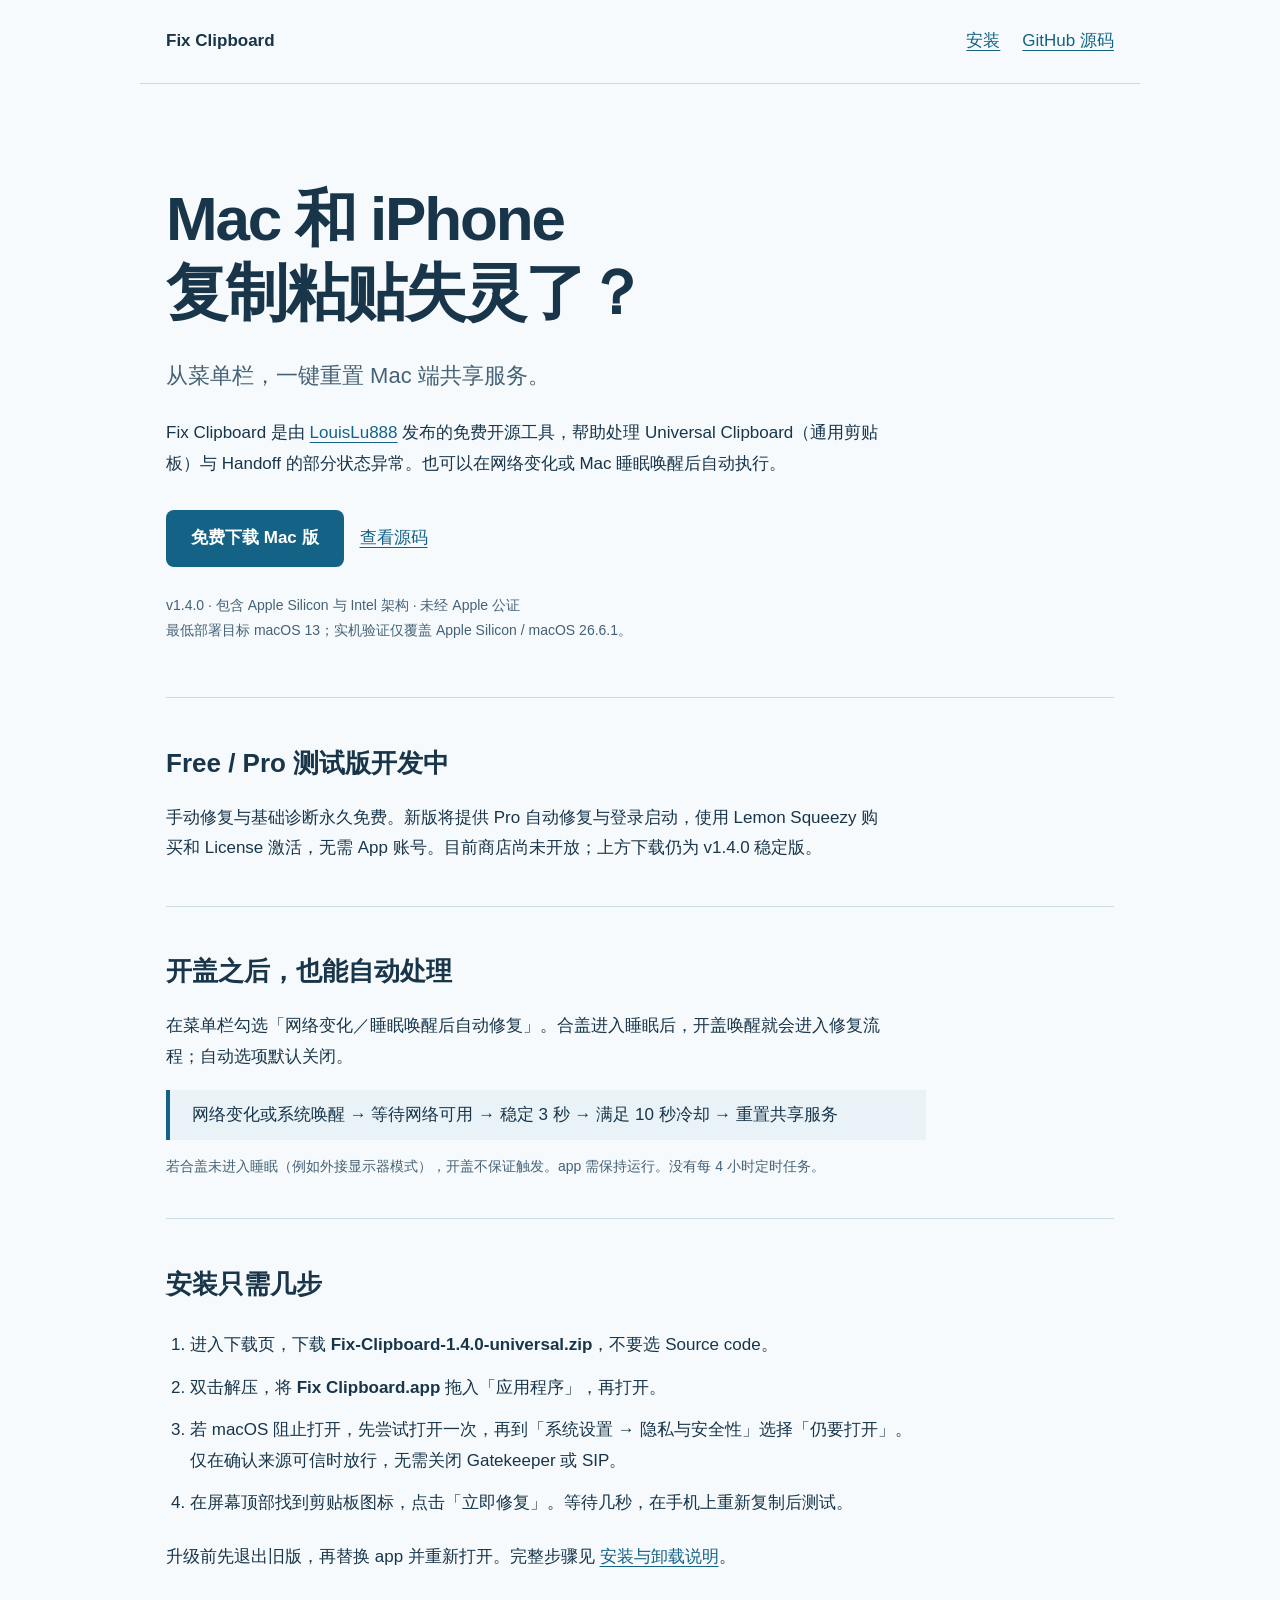
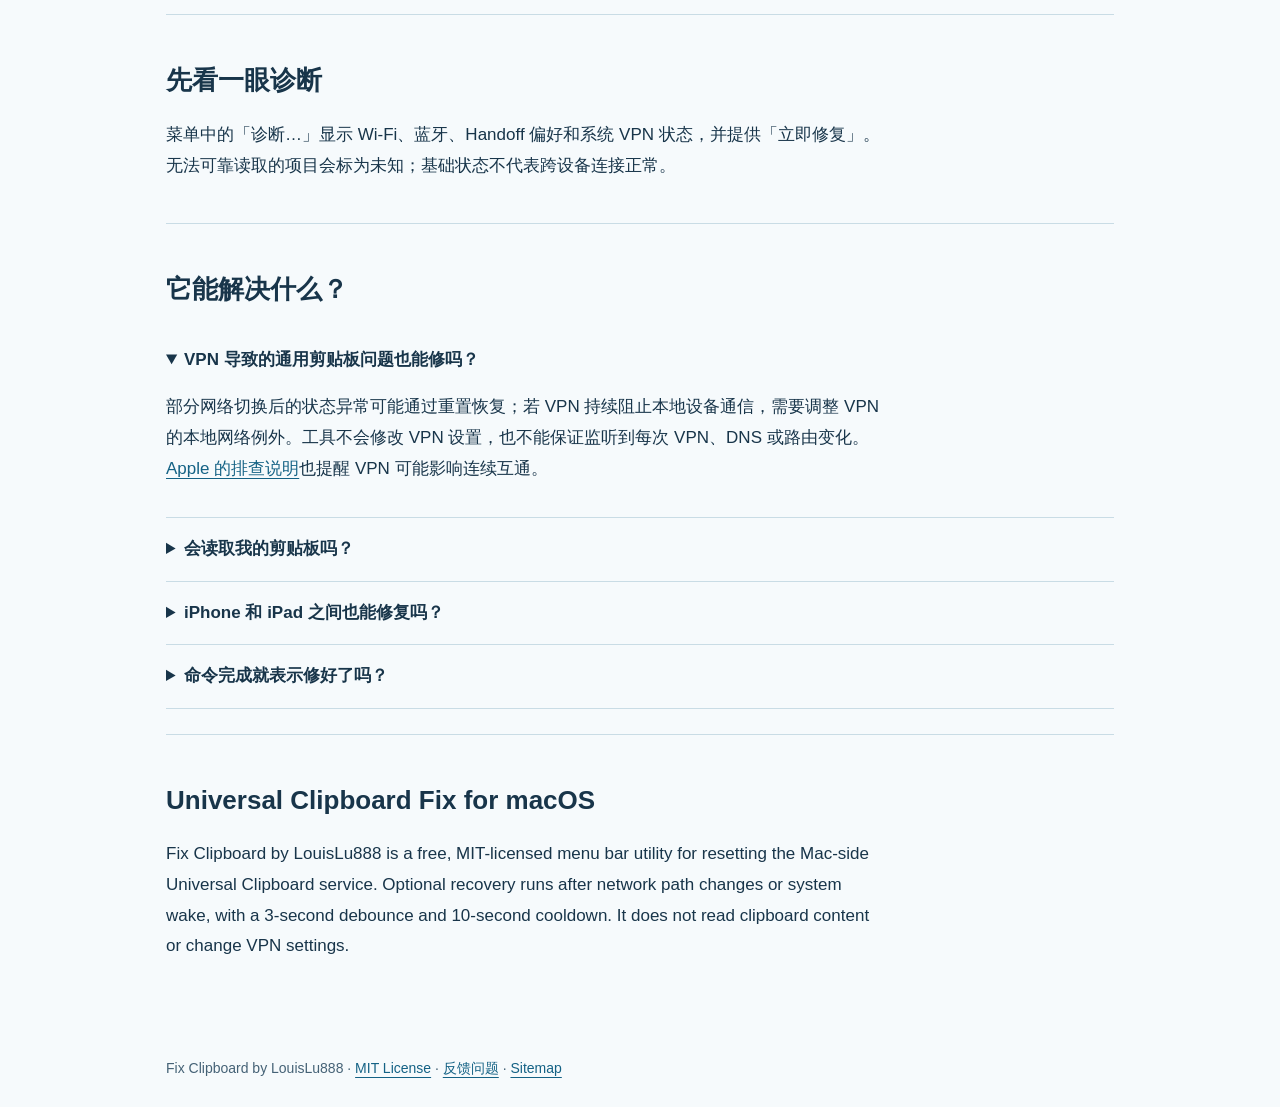
==== docs/index.html @ d08740e2 "feat: Free and Pro licensing with Lemon Squeezy" ====
<!doctype html>
<html lang="zh-CN"><head><meta charset="utf-8"><meta name="viewport" content="width=device-width,initial-scale=1">
<title>Fix Clipboard — Mac / iPhone 通用剪贴板修复工具 | LouisLu888</title>
<meta name="description" content="Fix Clipboard 是 LouisLu888 开发的免费开源 macOS 菜单栏工具，一键重置 Universal Clipboard 共享服务，支持网络变化和睡眠唤醒后自动修复。下载、安装与 VPN 排查说明。">
<link rel="canonical" href="https://louislu888.github.io/fix-clipboard/">
<meta property="og:type" content="website"><meta property="og:title" content="Fix Clipboard — Mac / iPhone 通用剪贴板修复工具"><meta property="og:description" content="免费开源。菜单栏一键重置，支持网络变化与睡眠唤醒后自动修复。"><meta property="og:url" content="https://louislu888.github.io/fix-clipboard/">
<style>
:root{color-scheme:light;--ink:#18354a;--blue:#146285;--paper:#f6fafc;--line:#c9dce5;--muted:#456276}*{box-sizing:border-box}body{margin:0;background:var(--paper);color:var(--ink);font:17px/1.8 -apple-system,BlinkMacSystemFont,"PingFang SC",sans-serif}main,header,footer{max-width:1000px;margin:auto;padding:26px}header{display:flex;justify-content:space-between;align-items:center;border-bottom:1px solid var(--line)}a{color:var(--blue);text-underline-offset:4px}a:focus-visible,summary:focus-visible{outline:3px solid #b26400;outline-offset:5px}nav{display:flex;gap:22px}.hero{padding:60px 0 40px;max-width:780px}h1{font-size:clamp(34px,6vw,62px);line-height:1.2;letter-spacing:-.035em;margin:12px 0 26px}h2{font-size:26px;line-height:1.4}p{max-width:720px}.subtitle{font-size:22px;color:var(--muted)}.download{display:inline-block;background:var(--blue);color:white;padding:13px 25px;border-radius:8px;text-decoration:none;font-weight:650;margin:14px 16px 12px 0}.note{font-size:14px;color:var(--muted)}section{padding:25px 0;border-top:1px solid var(--line)}.steps{padding-left:24px;max-width:760px}.steps li{padding:6px 0}.flow{border-left:4px solid var(--blue);padding:10px 22px;background:#e8f2f7;max-width:760px}details{border-bottom:1px solid var(--line);padding:16px 0}summary{cursor:pointer;font-weight:600}footer{font-size:14px;color:var(--muted)}code{overflow-wrap:anywhere} @media(max-width:560px){header{align-items:flex-start}nav{gap:12px;font-size:14px}.hero{padding-top:35px}main,header,footer{padding-left:20px;padding-right:20px}}
</style></head><body>
<header><strong>Fix Clipboard</strong><nav><a href="#install">安装</a><a href="https://github.com/LouisLu888/fix-clipboard">GitHub 源码</a></nav></header>
<main><div class="hero"><h1>Mac 和 iPhone<br>复制粘贴失灵了？</h1><p class="subtitle">从菜单栏，一键重置 Mac 端共享服务。</p><p>Fix Clipboard 是由 <a href="https://github.com/LouisLu888">LouisLu888</a> 发布的免费开源工具，帮助处理 Universal Clipboard（通用剪贴板）与 Handoff 的部分状态异常。也可以在网络变化或 Mac 睡眠唤醒后自动执行。</p><a class="download" href="https://github.com/LouisLu888/fix-clipboard/releases/latest">免费下载 Mac 版</a><a href="https://github.com/LouisLu888/fix-clipboard">查看源码</a><p class="note">v1.4.0 · 包含 Apple Silicon 与 Intel 架构 · 未经 Apple 公证<br>最低部署目标 macOS 13；实机验证仅覆盖 Apple Silicon / macOS 26.6.1。</p></div>
<section><h2>Free / Pro 测试版开发中</h2><p>手动修复与基础诊断永久免费。新版将提供 Pro 自动修复与登录启动，使用 Lemon Squeezy 购买和 License 激活，无需 App 账号。目前商店尚未开放；上方下载仍为 v1.4.0 稳定版。</p></section><section><h2>开盖之后，也能自动处理</h2><p>在菜单栏勾选「网络变化／睡眠唤醒后自动修复」。合盖进入睡眠后，开盖唤醒就会进入修复流程；自动选项默认关闭。</p><div class="flow">网络变化或系统唤醒 → 等待网络可用 → 稳定 3 秒 → 满足 10 秒冷却 → 重置共享服务</div><p class="note">若合盖未进入睡眠（例如外接显示器模式），开盖不保证触发。app 需保持运行。没有每 4 小时定时任务。</p></section>
<section id="install"><h2>安装只需几步</h2><ol class="steps"><li>进入下载页，下载 <strong>Fix-Clipboard-1.4.0-universal.zip</strong>，不要选 Source code。</li><li>双击解压，将 <strong>Fix Clipboard.app</strong> 拖入「应用程序」，再打开。</li><li>若 macOS 阻止打开，先尝试打开一次，再到「系统设置 → 隐私与安全性」选择「仍要打开」。仅在确认来源可信时放行，无需关闭 Gatekeeper 或 SIP。</li><li>在屏幕顶部找到剪贴板图标，点击「立即修复」。等待几秒，在手机上重新复制后测试。</li></ol><p>升级前先退出旧版，再替换 app 并重新打开。完整步骤见 <a href="https://github.com/LouisLu888/fix-clipboard/blob/main/INSTALL.md">安装与卸载说明</a>。</p></section>
<section><h2>先看一眼诊断</h2><p>菜单中的「诊断…」显示 Wi-Fi、蓝牙、Handoff 偏好和系统 VPN 状态，并提供「立即修复」。无法可靠读取的项目会标为未知；基础状态不代表跨设备连接正常。</p></section><section><h2>它能解决什么？</h2><details open><summary>VPN 导致的通用剪贴板问题也能修吗？</summary><p>部分网络切换后的状态异常可能通过重置恢复；若 VPN 持续阻止本地设备通信，需要调整 VPN 的本地网络例外。工具不会修改 VPN 设置，也不能保证监听到每次 VPN、DNS 或路由变化。<a href="https://support.apple.com/en-om/guide/iphone/iph220ea8dca/ios">Apple 的排查说明</a>也提醒 VPN 可能影响连续互通。</p></details><details><summary>会读取我的剪贴板吗？</summary><p>不会读取、保存或上传剪贴板正文，也不发送分析数据。修复会启用系统剪贴板共享偏好并重启当前用户的 useractivityd，可能短暂影响 Handoff。</p></details><details><summary>iPhone 和 iPad 之间也能修复吗？</summary><p>这个 app 只运行在 Mac 上，处理 Mac 端服务。它无法重启 iPhone 或 iPad 的服务，也感知不到仅发生在手机端的网络变化。</p></details><details><summary>命令完成就表示修好了吗？</summary><p>不一定。工具不是端到端健康检测器，请分别测试手机到 Mac、Mac 到手机的复制粘贴。真实 VPN 切换、实际合盖及跨设备故障恢复尚未完成端到端验证；Intel 和旧版 macOS 尚未实机验证。</p></details></section>
<section lang="en"><h2>Universal Clipboard Fix for macOS</h2><p>Fix Clipboard by LouisLu888 is a free, MIT-licensed menu bar utility for resetting the Mac-side Universal Clipboard service. Optional recovery runs after network path changes or system wake, with a 3-second debounce and 10-second cooldown. It does not read clipboard content or change VPN settings.</p></section>
</main><footer>Fix Clipboard by LouisLu888 · <a href="https://github.com/LouisLu888/fix-clipboard/blob/main/LICENSE">MIT License</a> · <a href="https://github.com/LouisLu888/fix-clipboard/issues">反馈问题</a> · <a href="sitemap.xml">Sitemap</a></footer></body></html>
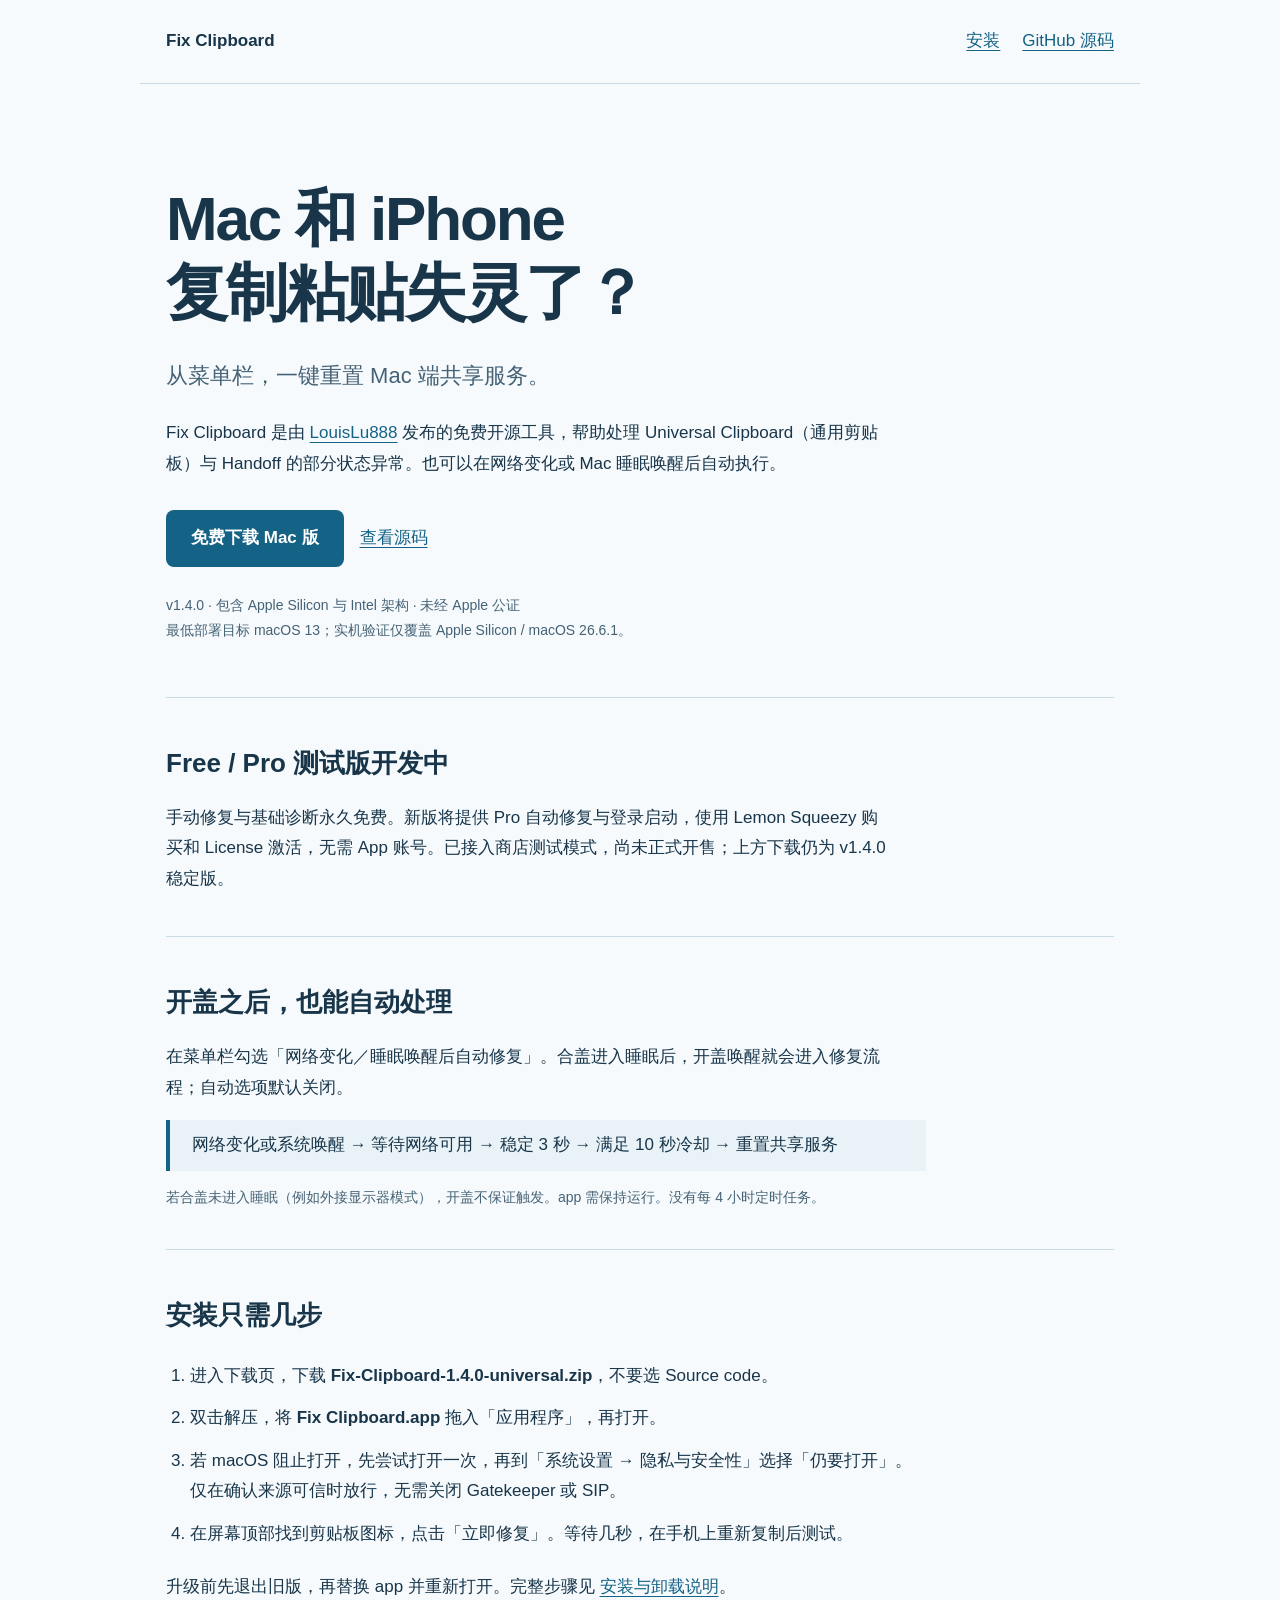
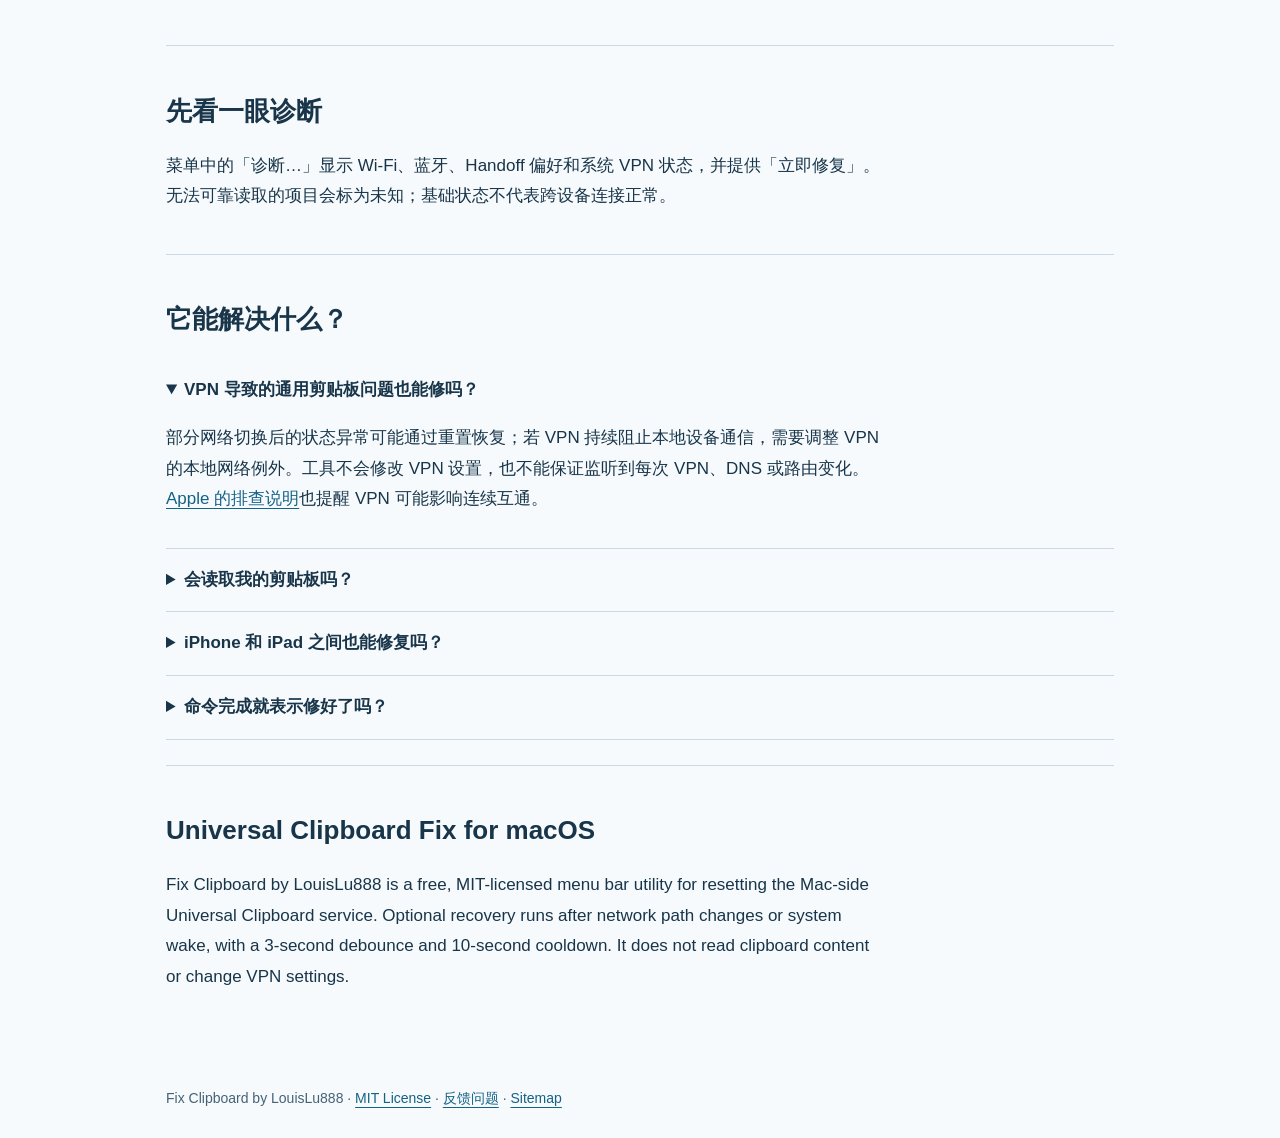
==== commit ce78137b: "feat: connect panda test checkout and product configuration" ====
--- a/docs/index.html
+++ b/docs/index.html
@@ -9,7 +9,7 @@
 </style></head><body>
 <header><strong>Fix Clipboard</strong><nav><a href="#install">安装</a><a href="https://github.com/LouisLu888/fix-clipboard">GitHub 源码</a></nav></header>
 <main><div class="hero"><h1>Mac 和 iPhone<br>复制粘贴失灵了？</h1><p class="subtitle">从菜单栏，一键重置 Mac 端共享服务。</p><p>Fix Clipboard 是由 <a href="https://github.com/LouisLu888">LouisLu888</a> 发布的免费开源工具，帮助处理 Universal Clipboard（通用剪贴板）与 Handoff 的部分状态异常。也可以在网络变化或 Mac 睡眠唤醒后自动执行。</p><a class="download" href="https://github.com/LouisLu888/fix-clipboard/releases/latest">免费下载 Mac 版</a><a href="https://github.com/LouisLu888/fix-clipboard">查看源码</a><p class="note">v1.4.0 · 包含 Apple Silicon 与 Intel 架构 · 未经 Apple 公证<br>最低部署目标 macOS 13；实机验证仅覆盖 Apple Silicon / macOS 26.6.1。</p></div>
-<section><h2>Free / Pro 测试版开发中</h2><p>手动修复与基础诊断永久免费。新版将提供 Pro 自动修复与登录启动，使用 Lemon Squeezy 购买和 License 激活，无需 App 账号。目前商店尚未开放；上方下载仍为 v1.4.0 稳定版。</p></section><section><h2>开盖之后，也能自动处理</h2><p>在菜单栏勾选「网络变化／睡眠唤醒后自动修复」。合盖进入睡眠后，开盖唤醒就会进入修复流程；自动选项默认关闭。</p><div class="flow">网络变化或系统唤醒 → 等待网络可用 → 稳定 3 秒 → 满足 10 秒冷却 → 重置共享服务</div><p class="note">若合盖未进入睡眠（例如外接显示器模式），开盖不保证触发。app 需保持运行。没有每 4 小时定时任务。</p></section>
+<section><h2>Free / Pro 测试版开发中</h2><p>手动修复与基础诊断永久免费。新版将提供 Pro 自动修复与登录启动，使用 Lemon Squeezy 购买和 License 激活，无需 App 账号。已接入商店测试模式，尚未正式开售；上方下载仍为 v1.4.0 稳定版。</p></section><section><h2>开盖之后，也能自动处理</h2><p>在菜单栏勾选「网络变化／睡眠唤醒后自动修复」。合盖进入睡眠后，开盖唤醒就会进入修复流程；自动选项默认关闭。</p><div class="flow">网络变化或系统唤醒 → 等待网络可用 → 稳定 3 秒 → 满足 10 秒冷却 → 重置共享服务</div><p class="note">若合盖未进入睡眠（例如外接显示器模式），开盖不保证触发。app 需保持运行。没有每 4 小时定时任务。</p></section>
 <section id="install"><h2>安装只需几步</h2><ol class="steps"><li>进入下载页，下载 <strong>Fix-Clipboard-1.4.0-universal.zip</strong>，不要选 Source code。</li><li>双击解压，将 <strong>Fix Clipboard.app</strong> 拖入「应用程序」，再打开。</li><li>若 macOS 阻止打开，先尝试打开一次，再到「系统设置 → 隐私与安全性」选择「仍要打开」。仅在确认来源可信时放行，无需关闭 Gatekeeper 或 SIP。</li><li>在屏幕顶部找到剪贴板图标，点击「立即修复」。等待几秒，在手机上重新复制后测试。</li></ol><p>升级前先退出旧版，再替换 app 并重新打开。完整步骤见 <a href="https://github.com/LouisLu888/fix-clipboard/blob/main/INSTALL.md">安装与卸载说明</a>。</p></section>
 <section><h2>先看一眼诊断</h2><p>菜单中的「诊断…」显示 Wi-Fi、蓝牙、Handoff 偏好和系统 VPN 状态，并提供「立即修复」。无法可靠读取的项目会标为未知；基础状态不代表跨设备连接正常。</p></section><section><h2>它能解决什么？</h2><details open><summary>VPN 导致的通用剪贴板问题也能修吗？</summary><p>部分网络切换后的状态异常可能通过重置恢复；若 VPN 持续阻止本地设备通信，需要调整 VPN 的本地网络例外。工具不会修改 VPN 设置，也不能保证监听到每次 VPN、DNS 或路由变化。<a href="https://support.apple.com/en-om/guide/iphone/iph220ea8dca/ios">Apple 的排查说明</a>也提醒 VPN 可能影响连续互通。</p></details><details><summary>会读取我的剪贴板吗？</summary><p>不会读取、保存或上传剪贴板正文，也不发送分析数据。修复会启用系统剪贴板共享偏好并重启当前用户的 useractivityd，可能短暂影响 Handoff。</p></details><details><summary>iPhone 和 iPad 之间也能修复吗？</summary><p>这个 app 只运行在 Mac 上，处理 Mac 端服务。它无法重启 iPhone 或 iPad 的服务，也感知不到仅发生在手机端的网络变化。</p></details><details><summary>命令完成就表示修好了吗？</summary><p>不一定。工具不是端到端健康检测器，请分别测试手机到 Mac、Mac 到手机的复制粘贴。真实 VPN 切换、实际合盖及跨设备故障恢复尚未完成端到端验证；Intel 和旧版 macOS 尚未实机验证。</p></details></section>
 <section lang="en"><h2>Universal Clipboard Fix for macOS</h2><p>Fix Clipboard by LouisLu888 is a free, MIT-licensed menu bar utility for resetting the Mac-side Universal Clipboard service. Optional recovery runs after network path changes or system wake, with a 3-second debounce and 10-second cooldown. It does not read clipboard content or change VPN settings.</p></section>
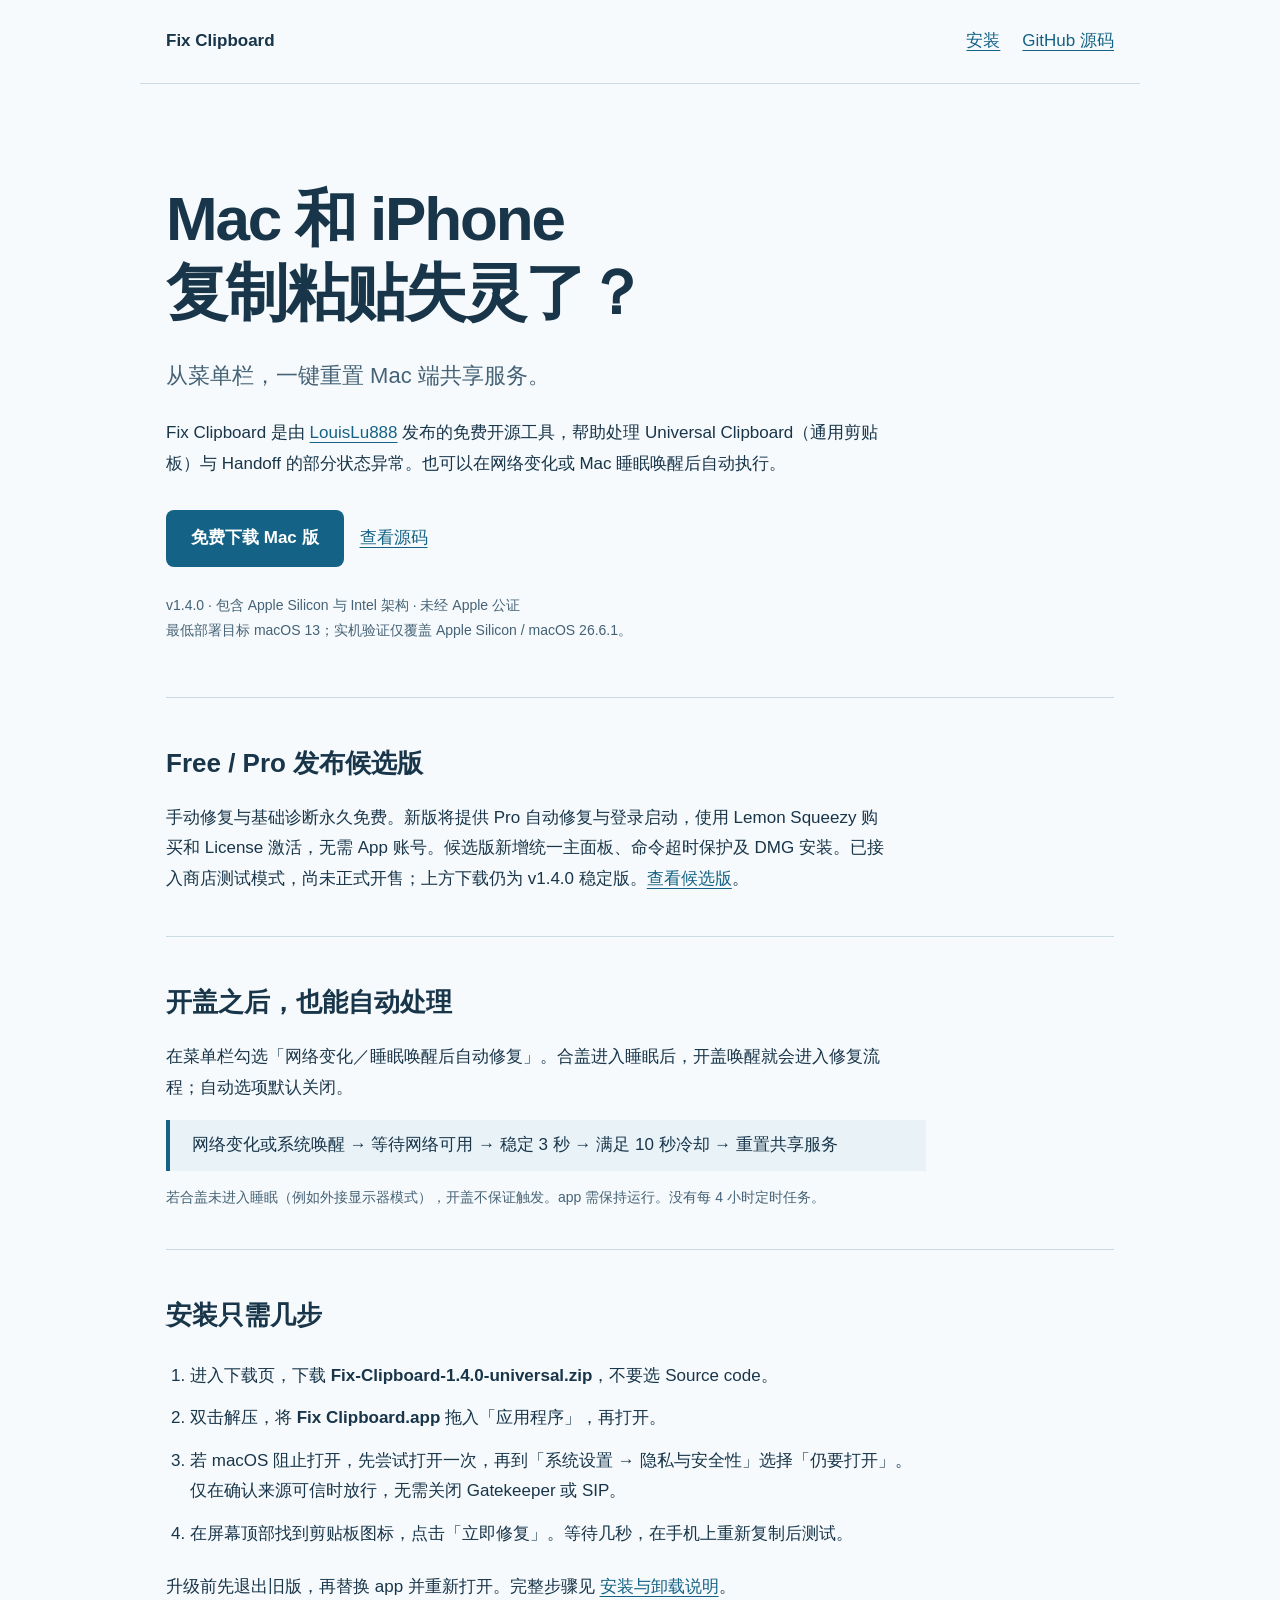
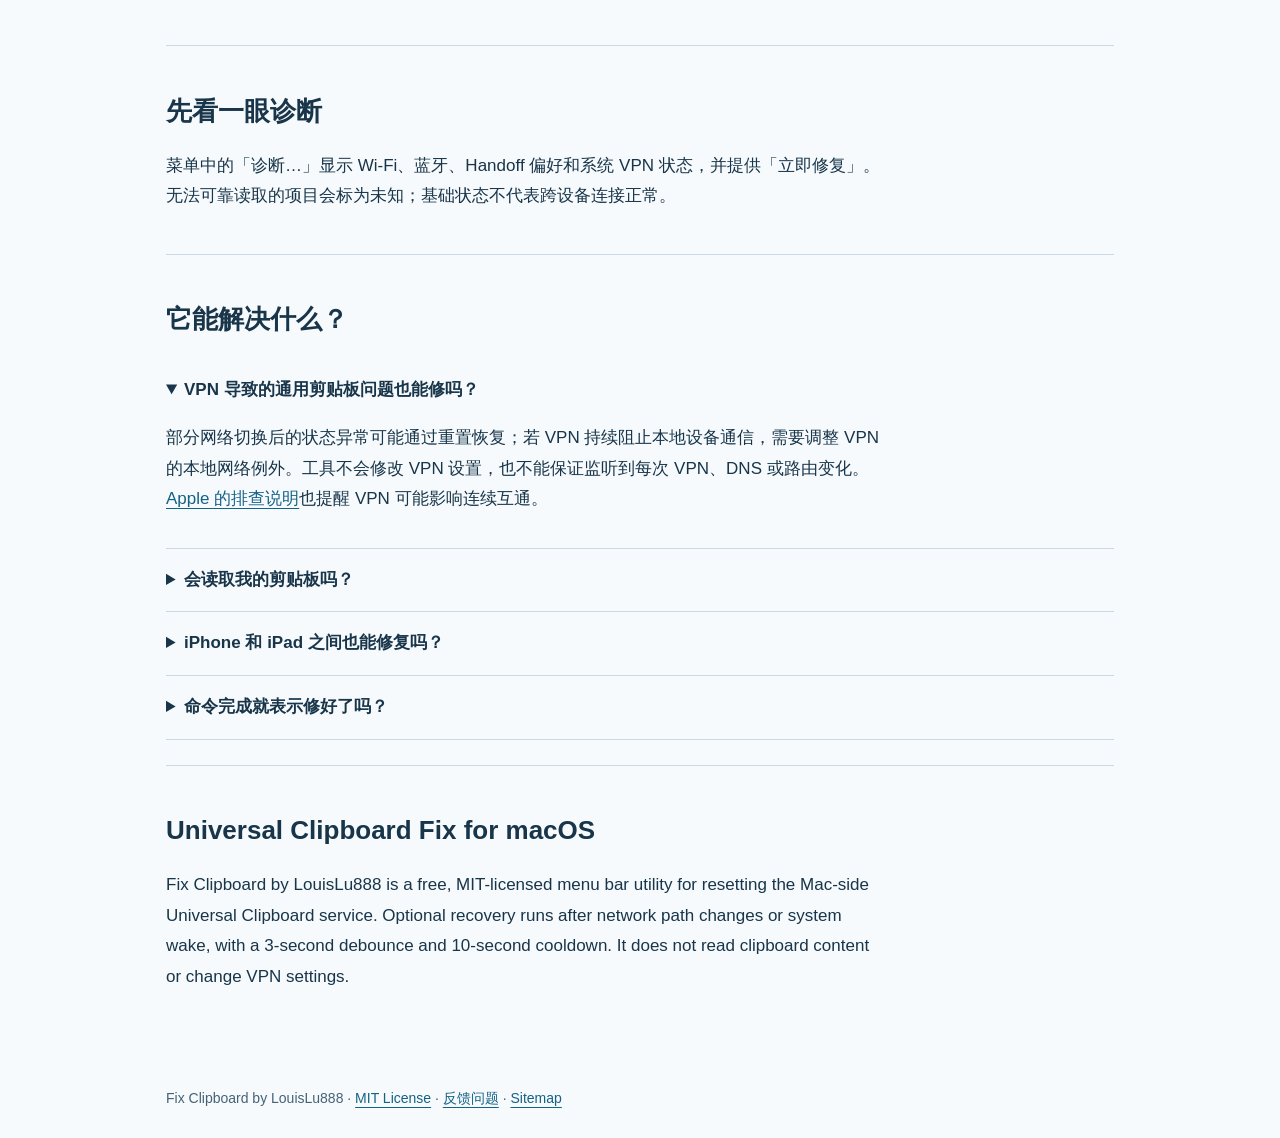
==== commit 85ab015f: "feat: polish app and package release candidate" ====
--- a/docs/index.html
+++ b/docs/index.html
@@ -9,7 +9,7 @@
 </style></head><body>
 <header><strong>Fix Clipboard</strong><nav><a href="#install">安装</a><a href="https://github.com/LouisLu888/fix-clipboard">GitHub 源码</a></nav></header>
 <main><div class="hero"><h1>Mac 和 iPhone<br>复制粘贴失灵了？</h1><p class="subtitle">从菜单栏，一键重置 Mac 端共享服务。</p><p>Fix Clipboard 是由 <a href="https://github.com/LouisLu888">LouisLu888</a> 发布的免费开源工具，帮助处理 Universal Clipboard（通用剪贴板）与 Handoff 的部分状态异常。也可以在网络变化或 Mac 睡眠唤醒后自动执行。</p><a class="download" href="https://github.com/LouisLu888/fix-clipboard/releases/latest">免费下载 Mac 版</a><a href="https://github.com/LouisLu888/fix-clipboard">查看源码</a><p class="note">v1.4.0 · 包含 Apple Silicon 与 Intel 架构 · 未经 Apple 公证<br>最低部署目标 macOS 13；实机验证仅覆盖 Apple Silicon / macOS 26.6.1。</p></div>
-<section><h2>Free / Pro 测试版开发中</h2><p>手动修复与基础诊断永久免费。新版将提供 Pro 自动修复与登录启动，使用 Lemon Squeezy 购买和 License 激活，无需 App 账号。已接入商店测试模式，尚未正式开售；上方下载仍为 v1.4.0 稳定版。</p></section><section><h2>开盖之后，也能自动处理</h2><p>在菜单栏勾选「网络变化／睡眠唤醒后自动修复」。合盖进入睡眠后，开盖唤醒就会进入修复流程；自动选项默认关闭。</p><div class="flow">网络变化或系统唤醒 → 等待网络可用 → 稳定 3 秒 → 满足 10 秒冷却 → 重置共享服务</div><p class="note">若合盖未进入睡眠（例如外接显示器模式），开盖不保证触发。app 需保持运行。没有每 4 小时定时任务。</p></section>
+<section><h2>Free / Pro 发布候选版</h2><p>手动修复与基础诊断永久免费。新版将提供 Pro 自动修复与登录启动，使用 Lemon Squeezy 购买和 License 激活，无需 App 账号。候选版新增统一主面板、命令超时保护及 DMG 安装。已接入商店测试模式，尚未正式开售；上方下载仍为 v1.4.0 稳定版。<a href="https://github.com/LouisLu888/fix-clipboard/releases/tag/v1.5.0-rc.1">查看候选版</a>。</p></section><section><h2>开盖之后，也能自动处理</h2><p>在菜单栏勾选「网络变化／睡眠唤醒后自动修复」。合盖进入睡眠后，开盖唤醒就会进入修复流程；自动选项默认关闭。</p><div class="flow">网络变化或系统唤醒 → 等待网络可用 → 稳定 3 秒 → 满足 10 秒冷却 → 重置共享服务</div><p class="note">若合盖未进入睡眠（例如外接显示器模式），开盖不保证触发。app 需保持运行。没有每 4 小时定时任务。</p></section>
 <section id="install"><h2>安装只需几步</h2><ol class="steps"><li>进入下载页，下载 <strong>Fix-Clipboard-1.4.0-universal.zip</strong>，不要选 Source code。</li><li>双击解压，将 <strong>Fix Clipboard.app</strong> 拖入「应用程序」，再打开。</li><li>若 macOS 阻止打开，先尝试打开一次，再到「系统设置 → 隐私与安全性」选择「仍要打开」。仅在确认来源可信时放行，无需关闭 Gatekeeper 或 SIP。</li><li>在屏幕顶部找到剪贴板图标，点击「立即修复」。等待几秒，在手机上重新复制后测试。</li></ol><p>升级前先退出旧版，再替换 app 并重新打开。完整步骤见 <a href="https://github.com/LouisLu888/fix-clipboard/blob/main/INSTALL.md">安装与卸载说明</a>。</p></section>
 <section><h2>先看一眼诊断</h2><p>菜单中的「诊断…」显示 Wi-Fi、蓝牙、Handoff 偏好和系统 VPN 状态，并提供「立即修复」。无法可靠读取的项目会标为未知；基础状态不代表跨设备连接正常。</p></section><section><h2>它能解决什么？</h2><details open><summary>VPN 导致的通用剪贴板问题也能修吗？</summary><p>部分网络切换后的状态异常可能通过重置恢复；若 VPN 持续阻止本地设备通信，需要调整 VPN 的本地网络例外。工具不会修改 VPN 设置，也不能保证监听到每次 VPN、DNS 或路由变化。<a href="https://support.apple.com/en-om/guide/iphone/iph220ea8dca/ios">Apple 的排查说明</a>也提醒 VPN 可能影响连续互通。</p></details><details><summary>会读取我的剪贴板吗？</summary><p>不会读取、保存或上传剪贴板正文，也不发送分析数据。修复会启用系统剪贴板共享偏好并重启当前用户的 useractivityd，可能短暂影响 Handoff。</p></details><details><summary>iPhone 和 iPad 之间也能修复吗？</summary><p>这个 app 只运行在 Mac 上，处理 Mac 端服务。它无法重启 iPhone 或 iPad 的服务，也感知不到仅发生在手机端的网络变化。</p></details><details><summary>命令完成就表示修好了吗？</summary><p>不一定。工具不是端到端健康检测器，请分别测试手机到 Mac、Mac 到手机的复制粘贴。真实 VPN 切换、实际合盖及跨设备故障恢复尚未完成端到端验证；Intel 和旧版 macOS 尚未实机验证。</p></details></section>
 <section lang="en"><h2>Universal Clipboard Fix for macOS</h2><p>Fix Clipboard by LouisLu888 is a free, MIT-licensed menu bar utility for resetting the Mac-side Universal Clipboard service. Optional recovery runs after network path changes or system wake, with a 3-second debounce and 10-second cooldown. It does not read clipboard content or change VPN settings.</p></section>
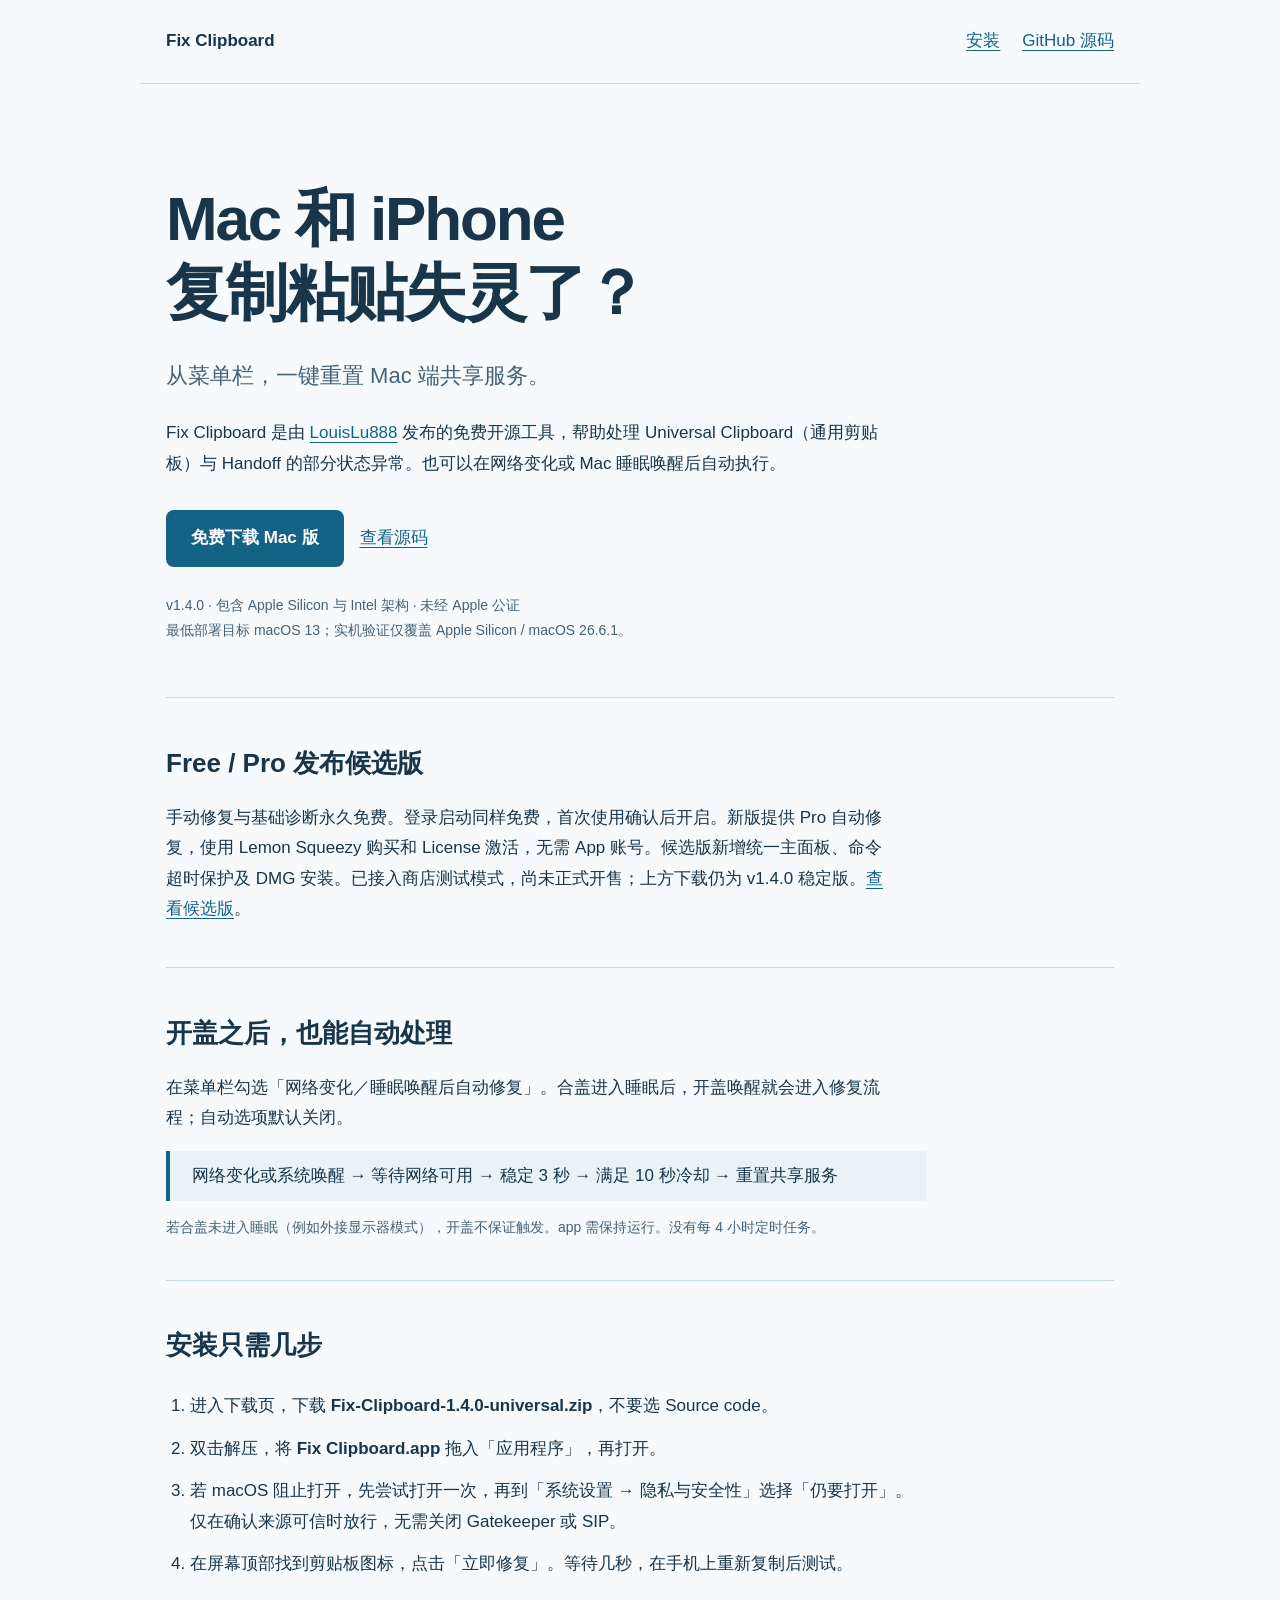
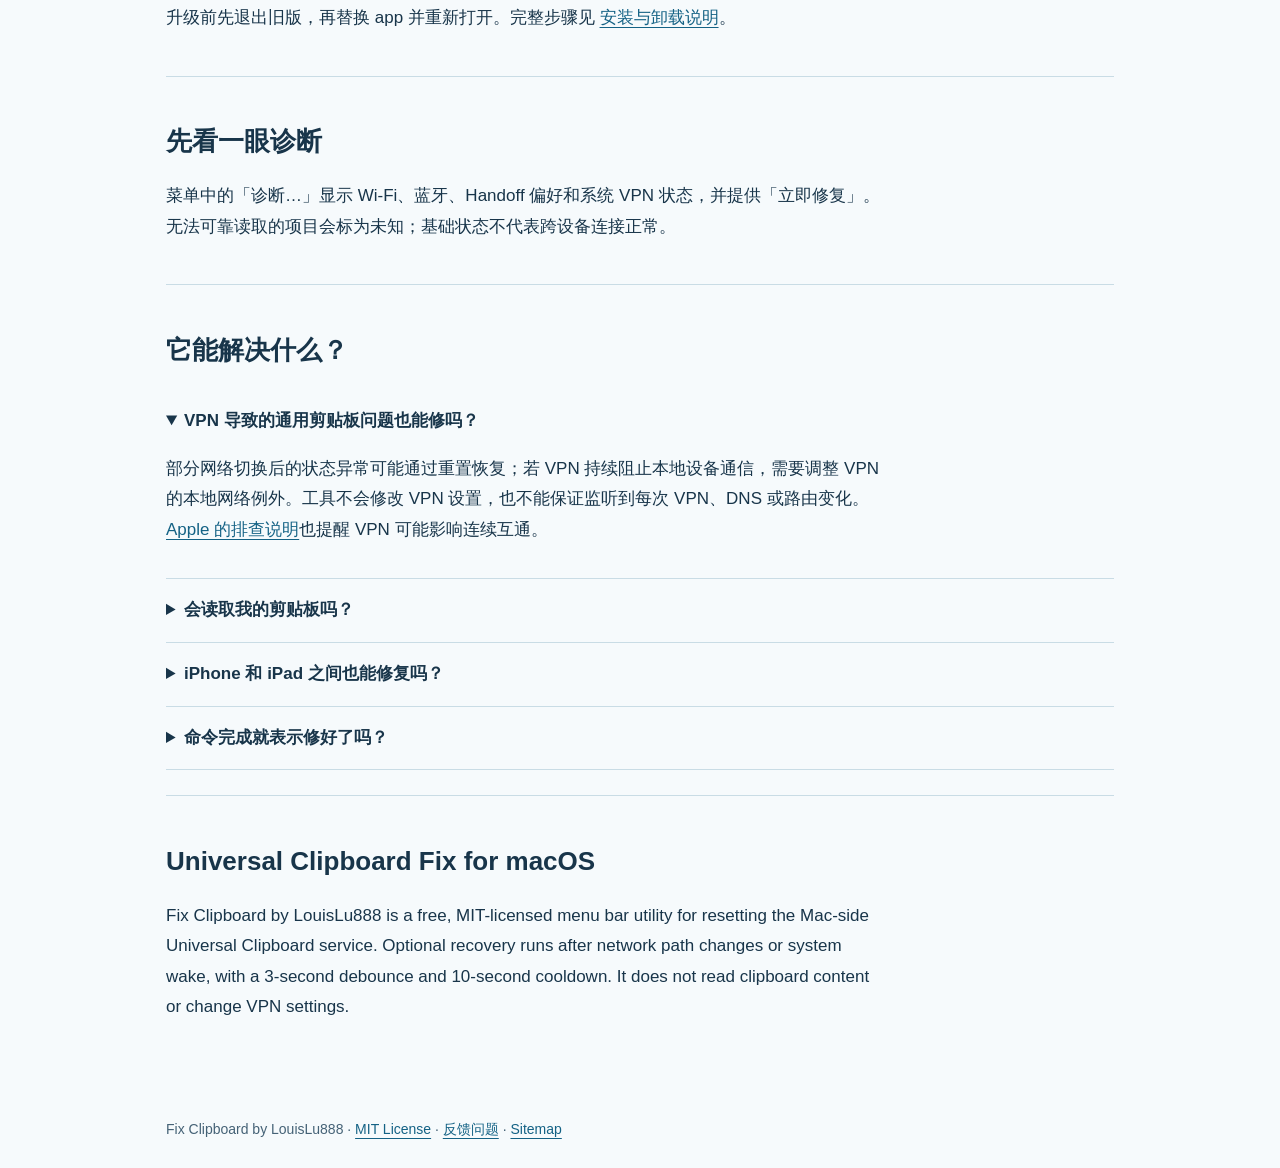
==== commit 846f6094: "feat: make login startup free and separate VPN guidance" ====
--- a/docs/index.html
+++ b/docs/index.html
@@ -9,7 +9,7 @@
 </style></head><body>
 <header><strong>Fix Clipboard</strong><nav><a href="#install">安装</a><a href="https://github.com/LouisLu888/fix-clipboard">GitHub 源码</a></nav></header>
 <main><div class="hero"><h1>Mac 和 iPhone<br>复制粘贴失灵了？</h1><p class="subtitle">从菜单栏，一键重置 Mac 端共享服务。</p><p>Fix Clipboard 是由 <a href="https://github.com/LouisLu888">LouisLu888</a> 发布的免费开源工具，帮助处理 Universal Clipboard（通用剪贴板）与 Handoff 的部分状态异常。也可以在网络变化或 Mac 睡眠唤醒后自动执行。</p><a class="download" href="https://github.com/LouisLu888/fix-clipboard/releases/latest">免费下载 Mac 版</a><a href="https://github.com/LouisLu888/fix-clipboard">查看源码</a><p class="note">v1.4.0 · 包含 Apple Silicon 与 Intel 架构 · 未经 Apple 公证<br>最低部署目标 macOS 13；实机验证仅覆盖 Apple Silicon / macOS 26.6.1。</p></div>
-<section><h2>Free / Pro 发布候选版</h2><p>手动修复与基础诊断永久免费。新版将提供 Pro 自动修复与登录启动，使用 Lemon Squeezy 购买和 License 激活，无需 App 账号。候选版新增统一主面板、命令超时保护及 DMG 安装。已接入商店测试模式，尚未正式开售；上方下载仍为 v1.4.0 稳定版。<a href="https://github.com/LouisLu888/fix-clipboard/releases/tag/v1.5.0-rc.1">查看候选版</a>。</p></section><section><h2>开盖之后，也能自动处理</h2><p>在菜单栏勾选「网络变化／睡眠唤醒后自动修复」。合盖进入睡眠后，开盖唤醒就会进入修复流程；自动选项默认关闭。</p><div class="flow">网络变化或系统唤醒 → 等待网络可用 → 稳定 3 秒 → 满足 10 秒冷却 → 重置共享服务</div><p class="note">若合盖未进入睡眠（例如外接显示器模式），开盖不保证触发。app 需保持运行。没有每 4 小时定时任务。</p></section>
+<section><h2>Free / Pro 发布候选版</h2><p>手动修复与基础诊断永久免费。登录启动同样免费，首次使用确认后开启。新版提供 Pro 自动修复，使用 Lemon Squeezy 购买和 License 激活，无需 App 账号。候选版新增统一主面板、命令超时保护及 DMG 安装。已接入商店测试模式，尚未正式开售；上方下载仍为 v1.4.0 稳定版。<a href="https://github.com/LouisLu888/fix-clipboard/releases/tag/v1.5.0-rc.2">查看候选版</a>。</p></section><section><h2>开盖之后，也能自动处理</h2><p>在菜单栏勾选「网络变化／睡眠唤醒后自动修复」。合盖进入睡眠后，开盖唤醒就会进入修复流程；自动选项默认关闭。</p><div class="flow">网络变化或系统唤醒 → 等待网络可用 → 稳定 3 秒 → 满足 10 秒冷却 → 重置共享服务</div><p class="note">若合盖未进入睡眠（例如外接显示器模式），开盖不保证触发。app 需保持运行。没有每 4 小时定时任务。</p></section>
 <section id="install"><h2>安装只需几步</h2><ol class="steps"><li>进入下载页，下载 <strong>Fix-Clipboard-1.4.0-universal.zip</strong>，不要选 Source code。</li><li>双击解压，将 <strong>Fix Clipboard.app</strong> 拖入「应用程序」，再打开。</li><li>若 macOS 阻止打开，先尝试打开一次，再到「系统设置 → 隐私与安全性」选择「仍要打开」。仅在确认来源可信时放行，无需关闭 Gatekeeper 或 SIP。</li><li>在屏幕顶部找到剪贴板图标，点击「立即修复」。等待几秒，在手机上重新复制后测试。</li></ol><p>升级前先退出旧版，再替换 app 并重新打开。完整步骤见 <a href="https://github.com/LouisLu888/fix-clipboard/blob/main/INSTALL.md">安装与卸载说明</a>。</p></section>
 <section><h2>先看一眼诊断</h2><p>菜单中的「诊断…」显示 Wi-Fi、蓝牙、Handoff 偏好和系统 VPN 状态，并提供「立即修复」。无法可靠读取的项目会标为未知；基础状态不代表跨设备连接正常。</p></section><section><h2>它能解决什么？</h2><details open><summary>VPN 导致的通用剪贴板问题也能修吗？</summary><p>部分网络切换后的状态异常可能通过重置恢复；若 VPN 持续阻止本地设备通信，需要调整 VPN 的本地网络例外。工具不会修改 VPN 设置，也不能保证监听到每次 VPN、DNS 或路由变化。<a href="https://support.apple.com/en-om/guide/iphone/iph220ea8dca/ios">Apple 的排查说明</a>也提醒 VPN 可能影响连续互通。</p></details><details><summary>会读取我的剪贴板吗？</summary><p>不会读取、保存或上传剪贴板正文，也不发送分析数据。修复会启用系统剪贴板共享偏好并重启当前用户的 useractivityd，可能短暂影响 Handoff。</p></details><details><summary>iPhone 和 iPad 之间也能修复吗？</summary><p>这个 app 只运行在 Mac 上，处理 Mac 端服务。它无法重启 iPhone 或 iPad 的服务，也感知不到仅发生在手机端的网络变化。</p></details><details><summary>命令完成就表示修好了吗？</summary><p>不一定。工具不是端到端健康检测器，请分别测试手机到 Mac、Mac 到手机的复制粘贴。真实 VPN 切换、实际合盖及跨设备故障恢复尚未完成端到端验证；Intel 和旧版 macOS 尚未实机验证。</p></details></section>
 <section lang="en"><h2>Universal Clipboard Fix for macOS</h2><p>Fix Clipboard by LouisLu888 is a free, MIT-licensed menu bar utility for resetting the Mac-side Universal Clipboard service. Optional recovery runs after network path changes or system wake, with a 3-second debounce and 10-second cooldown. It does not read clipboard content or change VPN settings.</p></section>
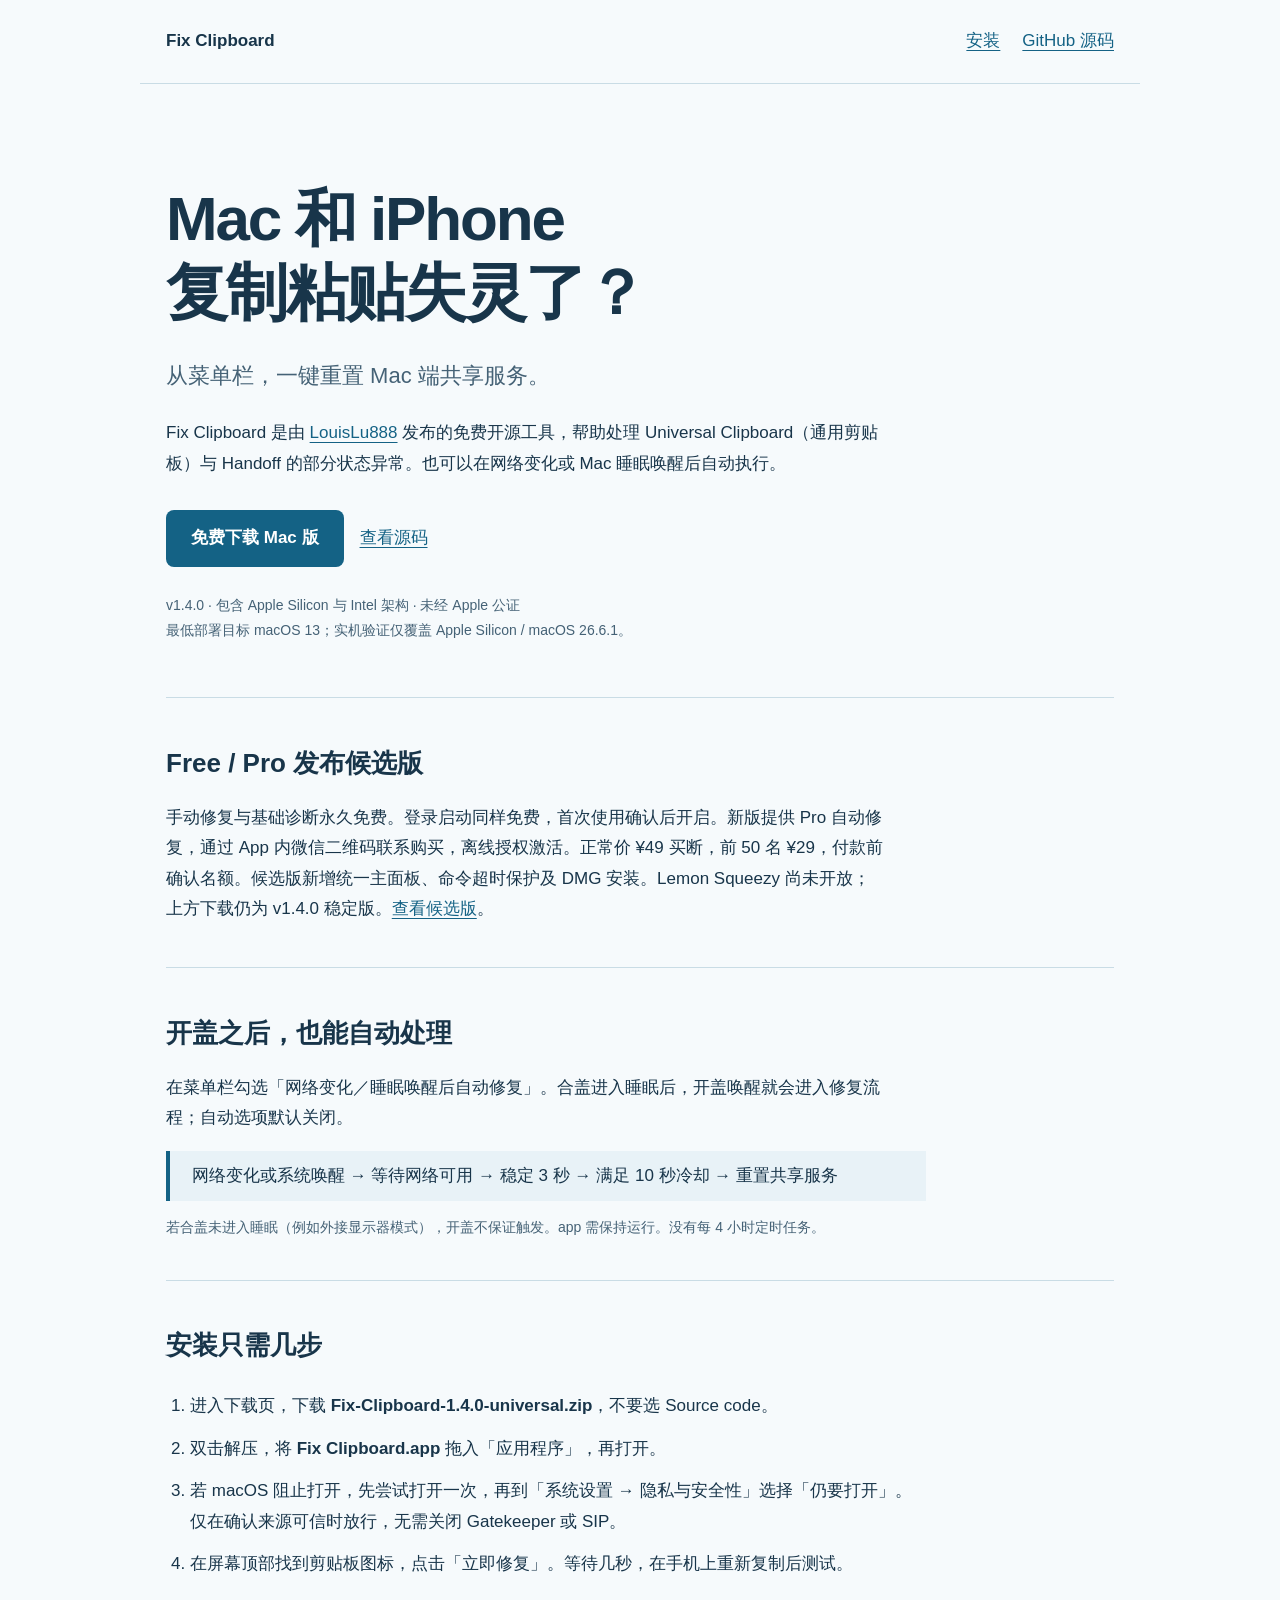
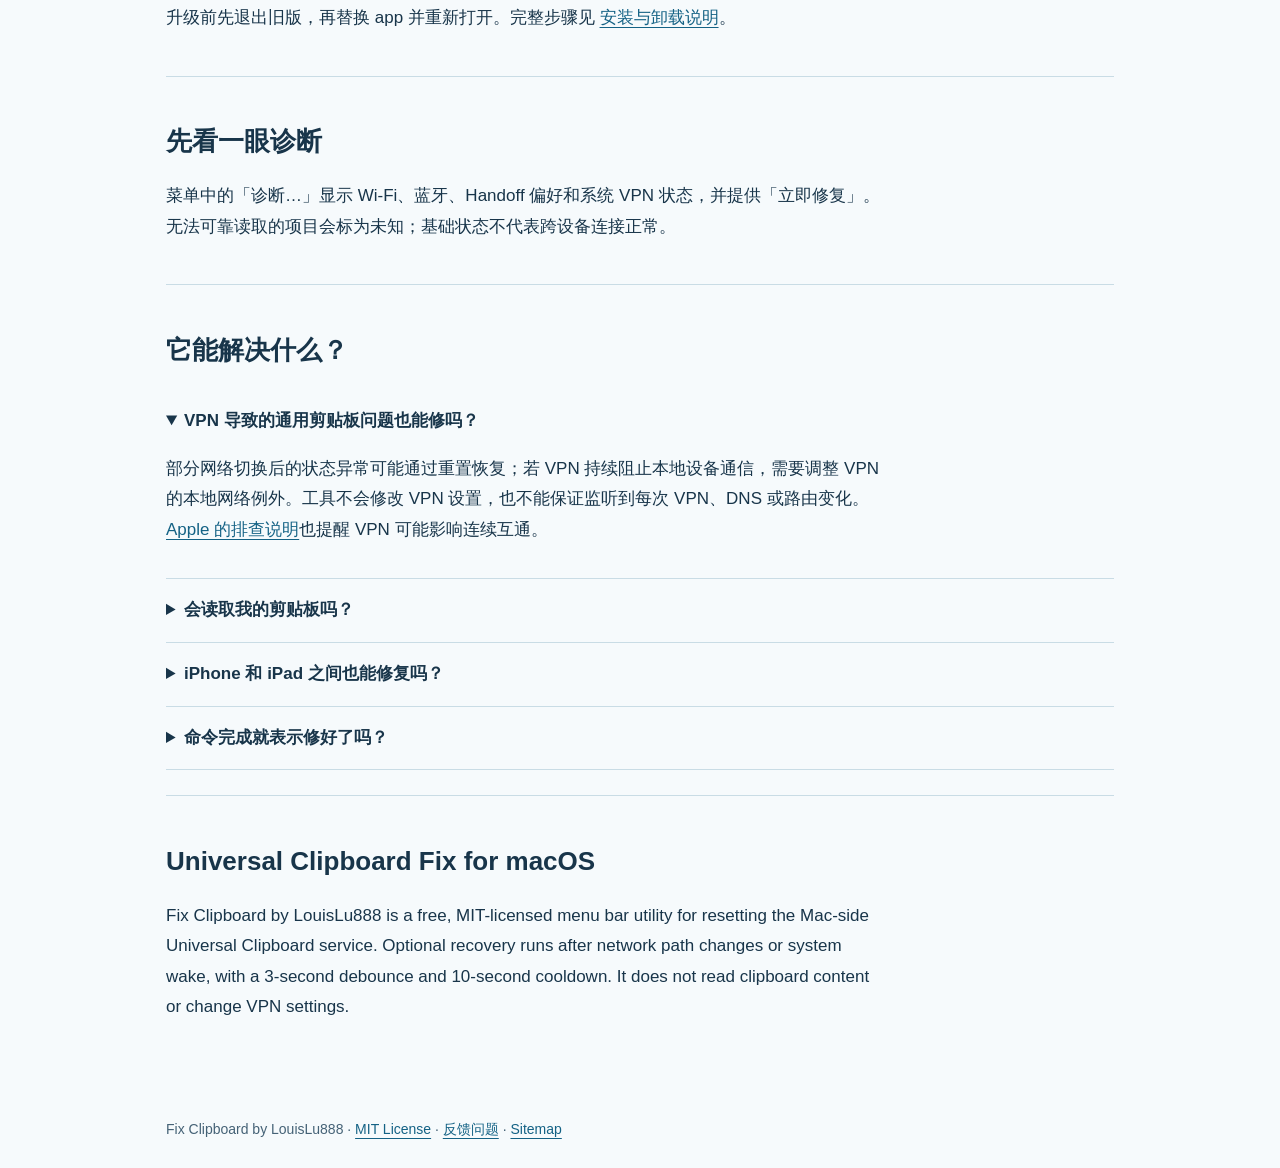
==== commit b24fba82: "feat: add WeChat purchases and signed offline licenses" ====
--- a/docs/index.html
+++ b/docs/index.html
@@ -9,7 +9,7 @@
 </style></head><body>
 <header><strong>Fix Clipboard</strong><nav><a href="#install">安装</a><a href="https://github.com/LouisLu888/fix-clipboard">GitHub 源码</a></nav></header>
 <main><div class="hero"><h1>Mac 和 iPhone<br>复制粘贴失灵了？</h1><p class="subtitle">从菜单栏，一键重置 Mac 端共享服务。</p><p>Fix Clipboard 是由 <a href="https://github.com/LouisLu888">LouisLu888</a> 发布的免费开源工具，帮助处理 Universal Clipboard（通用剪贴板）与 Handoff 的部分状态异常。也可以在网络变化或 Mac 睡眠唤醒后自动执行。</p><a class="download" href="https://github.com/LouisLu888/fix-clipboard/releases/latest">免费下载 Mac 版</a><a href="https://github.com/LouisLu888/fix-clipboard">查看源码</a><p class="note">v1.4.0 · 包含 Apple Silicon 与 Intel 架构 · 未经 Apple 公证<br>最低部署目标 macOS 13；实机验证仅覆盖 Apple Silicon / macOS 26.6.1。</p></div>
-<section><h2>Free / Pro 发布候选版</h2><p>手动修复与基础诊断永久免费。登录启动同样免费，首次使用确认后开启。新版提供 Pro 自动修复，使用 Lemon Squeezy 购买和 License 激活，无需 App 账号。候选版新增统一主面板、命令超时保护及 DMG 安装。已接入商店测试模式，尚未正式开售；上方下载仍为 v1.4.0 稳定版。<a href="https://github.com/LouisLu888/fix-clipboard/releases/tag/v1.5.0-rc.2">查看候选版</a>。</p></section><section><h2>开盖之后，也能自动处理</h2><p>在菜单栏勾选「网络变化／睡眠唤醒后自动修复」。合盖进入睡眠后，开盖唤醒就会进入修复流程；自动选项默认关闭。</p><div class="flow">网络变化或系统唤醒 → 等待网络可用 → 稳定 3 秒 → 满足 10 秒冷却 → 重置共享服务</div><p class="note">若合盖未进入睡眠（例如外接显示器模式），开盖不保证触发。app 需保持运行。没有每 4 小时定时任务。</p></section>
+<section><h2>Free / Pro 发布候选版</h2><p>手动修复与基础诊断永久免费。登录启动同样免费，首次使用确认后开启。新版提供 Pro 自动修复，通过 App 内微信二维码联系购买，离线授权激活。正常价 ¥49 买断，前 50 名 ¥29，付款前确认名额。候选版新增统一主面板、命令超时保护及 DMG 安装。Lemon Squeezy 尚未开放；上方下载仍为 v1.4.0 稳定版。<a href="https://github.com/LouisLu888/fix-clipboard/releases/tag/v1.5.0-rc.4">查看候选版</a>。</p></section><section><h2>开盖之后，也能自动处理</h2><p>在菜单栏勾选「网络变化／睡眠唤醒后自动修复」。合盖进入睡眠后，开盖唤醒就会进入修复流程；自动选项默认关闭。</p><div class="flow">网络变化或系统唤醒 → 等待网络可用 → 稳定 3 秒 → 满足 10 秒冷却 → 重置共享服务</div><p class="note">若合盖未进入睡眠（例如外接显示器模式），开盖不保证触发。app 需保持运行。没有每 4 小时定时任务。</p></section>
 <section id="install"><h2>安装只需几步</h2><ol class="steps"><li>进入下载页，下载 <strong>Fix-Clipboard-1.4.0-universal.zip</strong>，不要选 Source code。</li><li>双击解压，将 <strong>Fix Clipboard.app</strong> 拖入「应用程序」，再打开。</li><li>若 macOS 阻止打开，先尝试打开一次，再到「系统设置 → 隐私与安全性」选择「仍要打开」。仅在确认来源可信时放行，无需关闭 Gatekeeper 或 SIP。</li><li>在屏幕顶部找到剪贴板图标，点击「立即修复」。等待几秒，在手机上重新复制后测试。</li></ol><p>升级前先退出旧版，再替换 app 并重新打开。完整步骤见 <a href="https://github.com/LouisLu888/fix-clipboard/blob/main/INSTALL.md">安装与卸载说明</a>。</p></section>
 <section><h2>先看一眼诊断</h2><p>菜单中的「诊断…」显示 Wi-Fi、蓝牙、Handoff 偏好和系统 VPN 状态，并提供「立即修复」。无法可靠读取的项目会标为未知；基础状态不代表跨设备连接正常。</p></section><section><h2>它能解决什么？</h2><details open><summary>VPN 导致的通用剪贴板问题也能修吗？</summary><p>部分网络切换后的状态异常可能通过重置恢复；若 VPN 持续阻止本地设备通信，需要调整 VPN 的本地网络例外。工具不会修改 VPN 设置，也不能保证监听到每次 VPN、DNS 或路由变化。<a href="https://support.apple.com/en-om/guide/iphone/iph220ea8dca/ios">Apple 的排查说明</a>也提醒 VPN 可能影响连续互通。</p></details><details><summary>会读取我的剪贴板吗？</summary><p>不会读取、保存或上传剪贴板正文，也不发送分析数据。修复会启用系统剪贴板共享偏好并重启当前用户的 useractivityd，可能短暂影响 Handoff。</p></details><details><summary>iPhone 和 iPad 之间也能修复吗？</summary><p>这个 app 只运行在 Mac 上，处理 Mac 端服务。它无法重启 iPhone 或 iPad 的服务，也感知不到仅发生在手机端的网络变化。</p></details><details><summary>命令完成就表示修好了吗？</summary><p>不一定。工具不是端到端健康检测器，请分别测试手机到 Mac、Mac 到手机的复制粘贴。真实 VPN 切换、实际合盖及跨设备故障恢复尚未完成端到端验证；Intel 和旧版 macOS 尚未实机验证。</p></details></section>
 <section lang="en"><h2>Universal Clipboard Fix for macOS</h2><p>Fix Clipboard by LouisLu888 is a free, MIT-licensed menu bar utility for resetting the Mac-side Universal Clipboard service. Optional recovery runs after network path changes or system wake, with a 3-second debounce and 10-second cooldown. It does not read clipboard content or change VPN settings.</p></section>
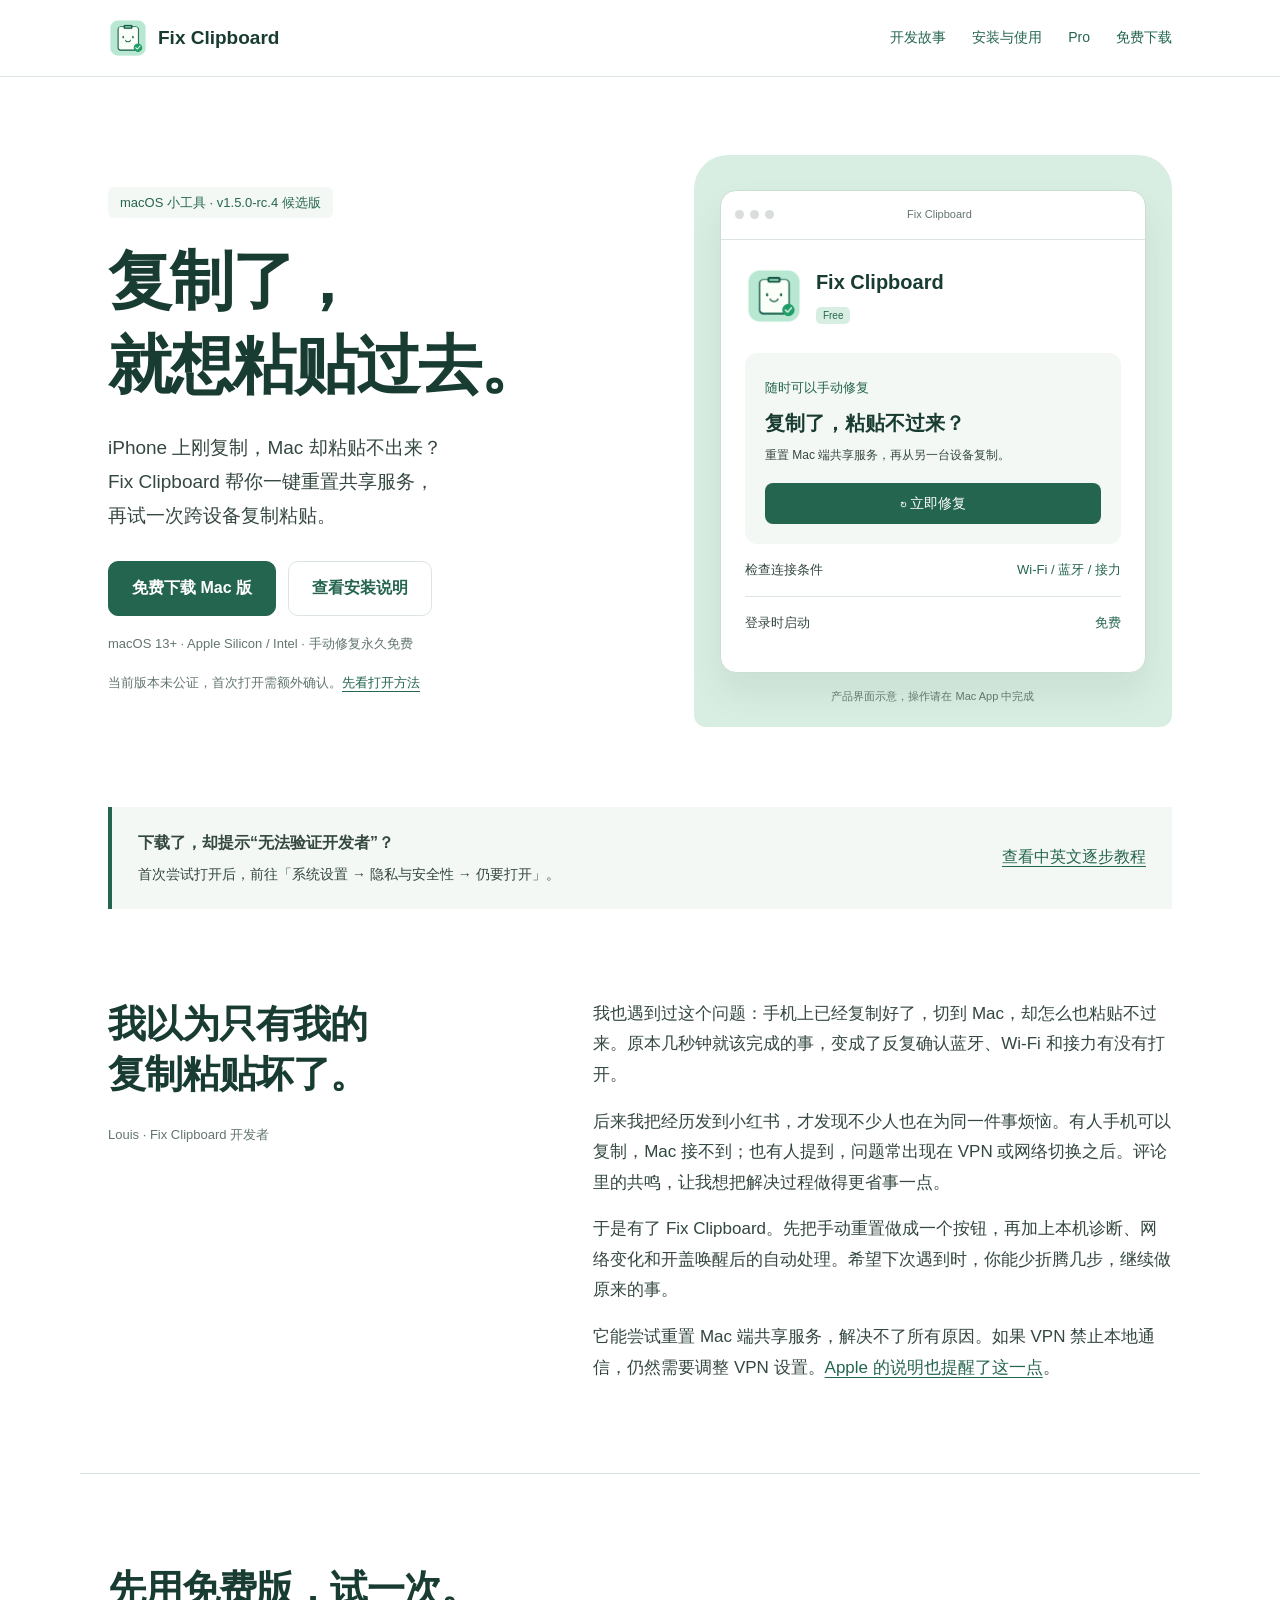
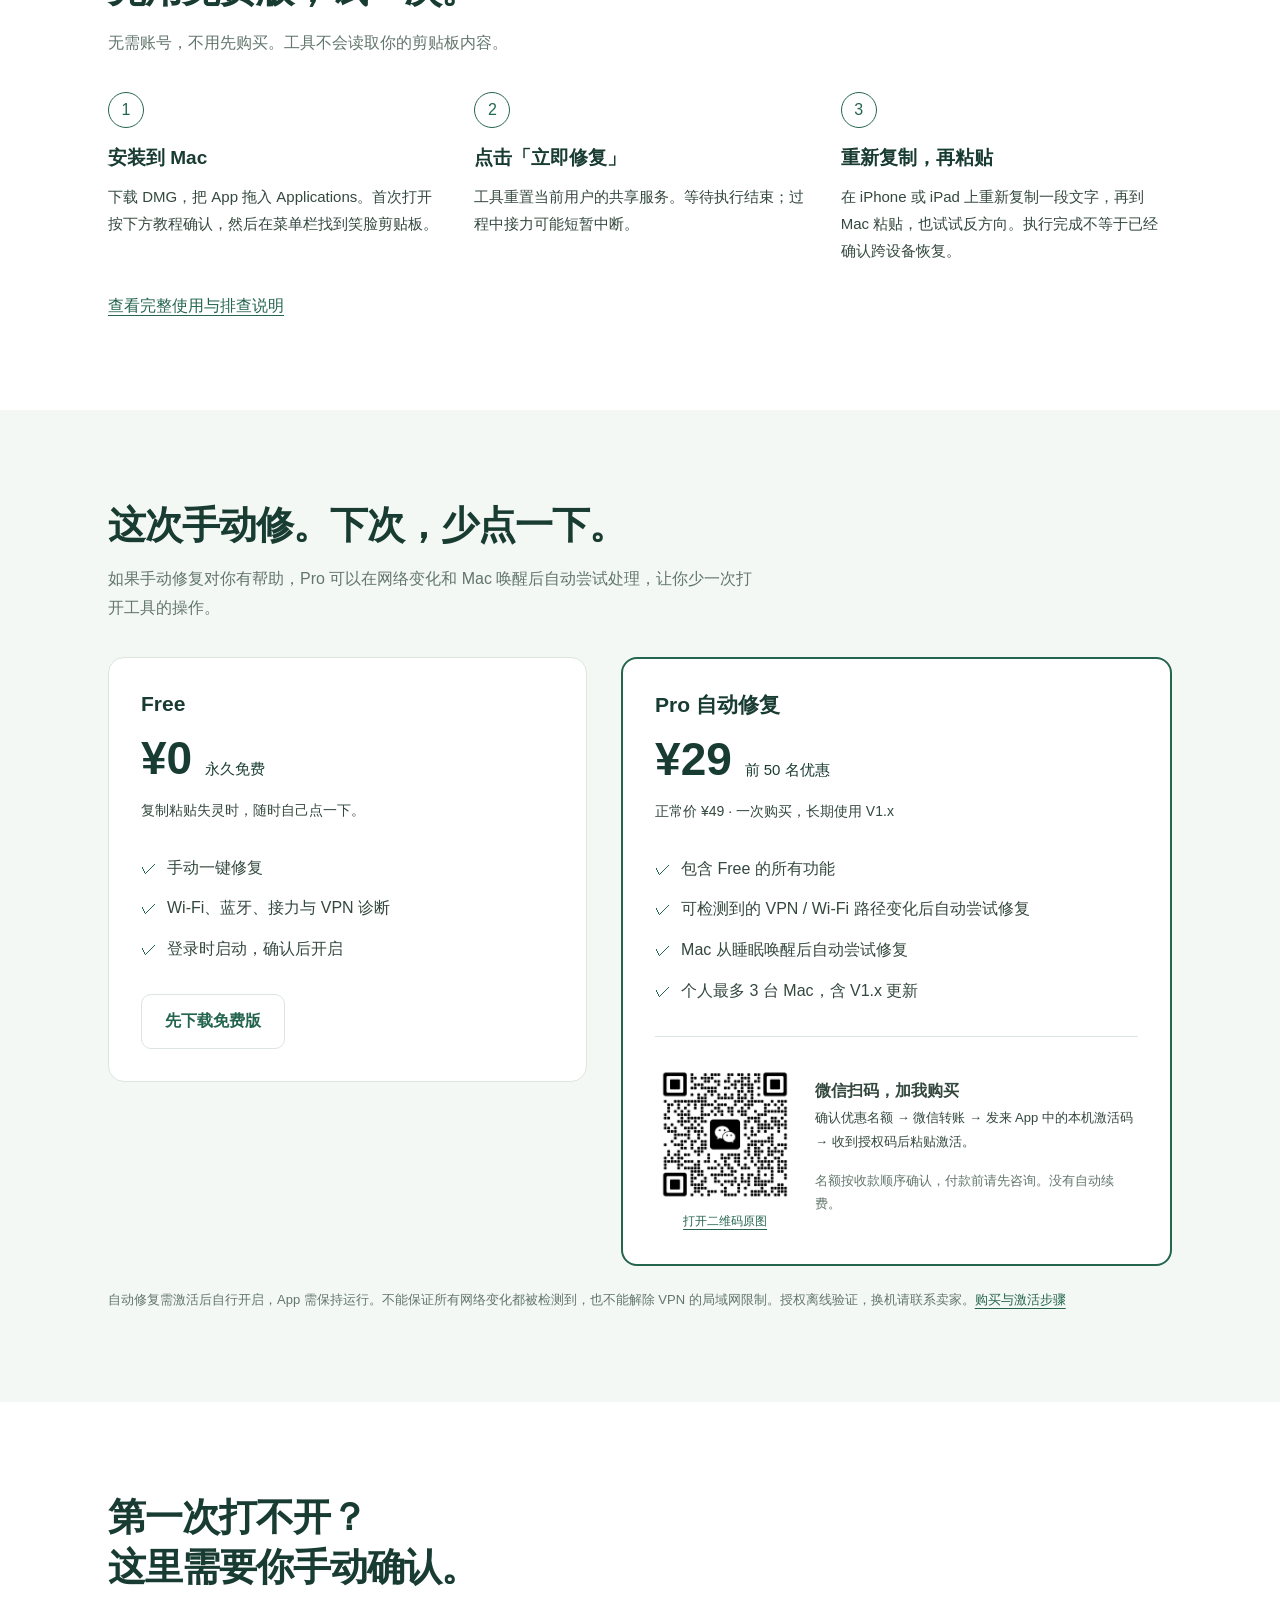
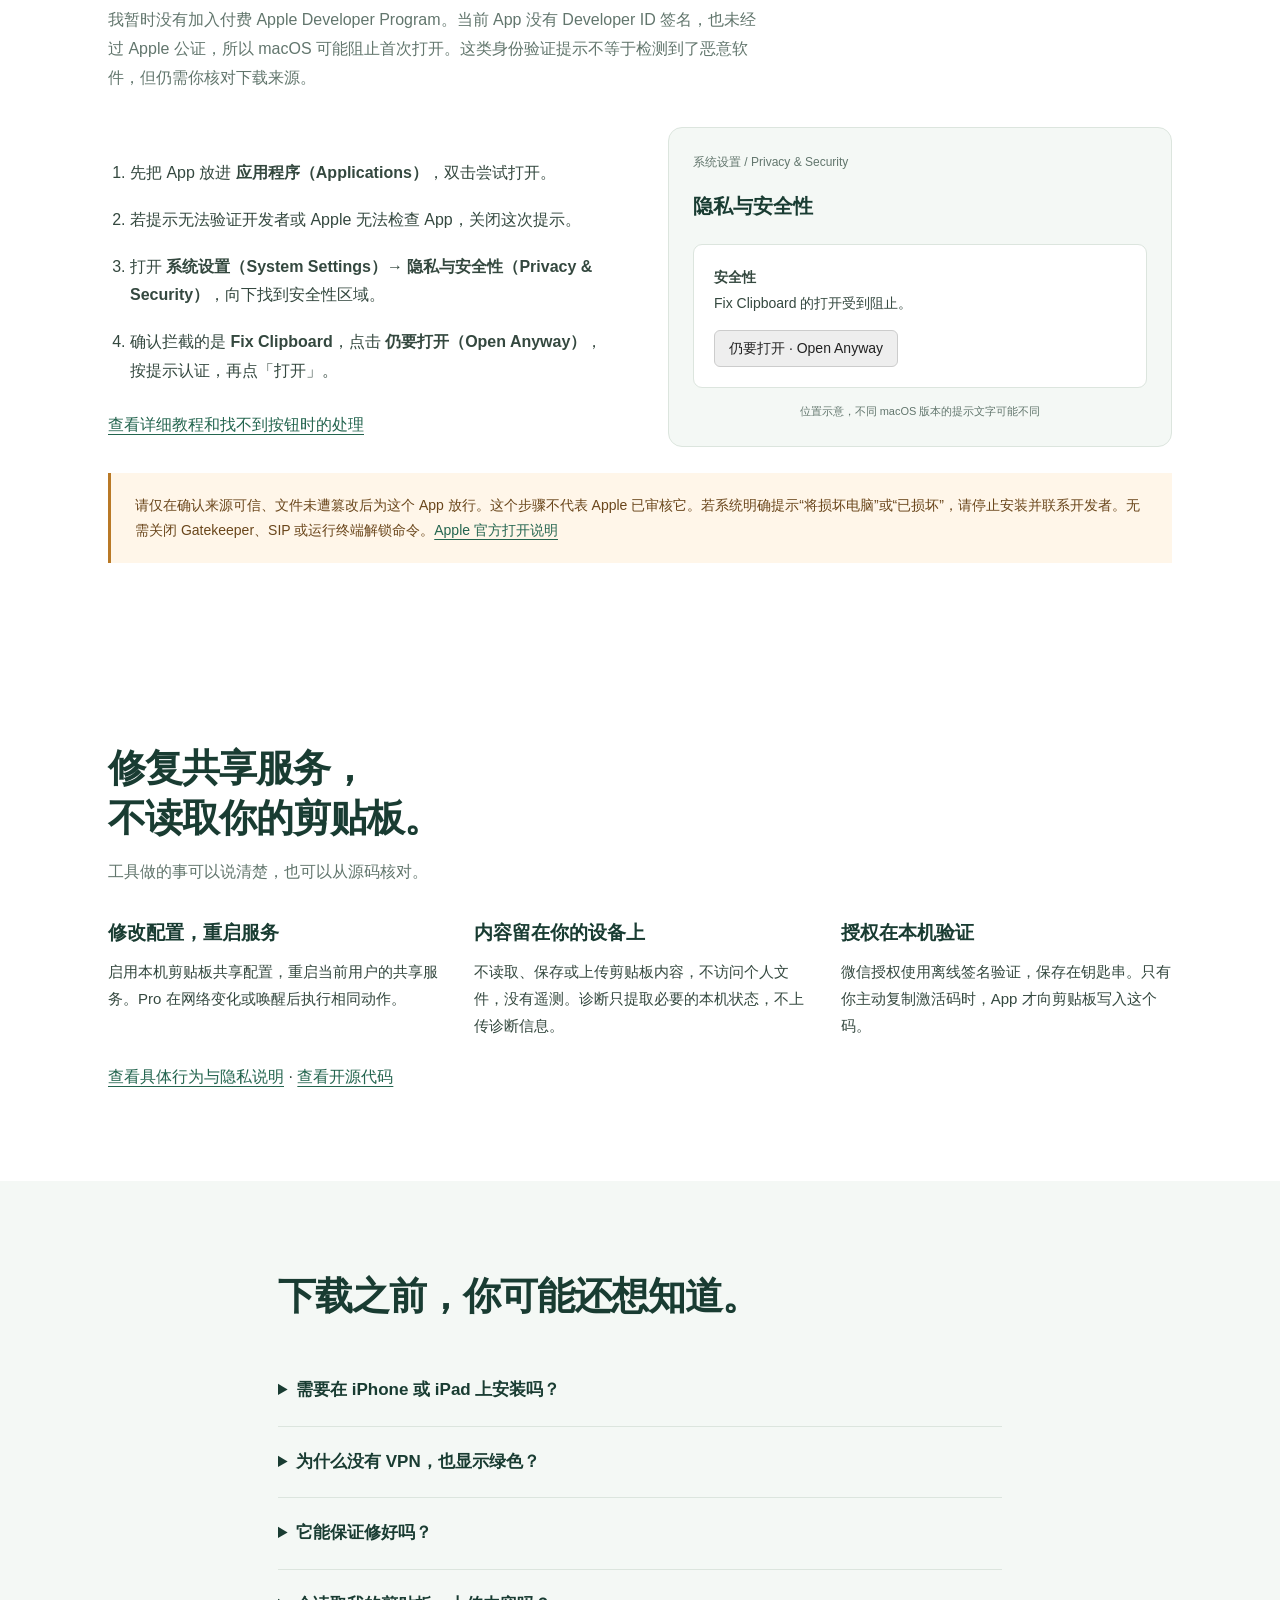
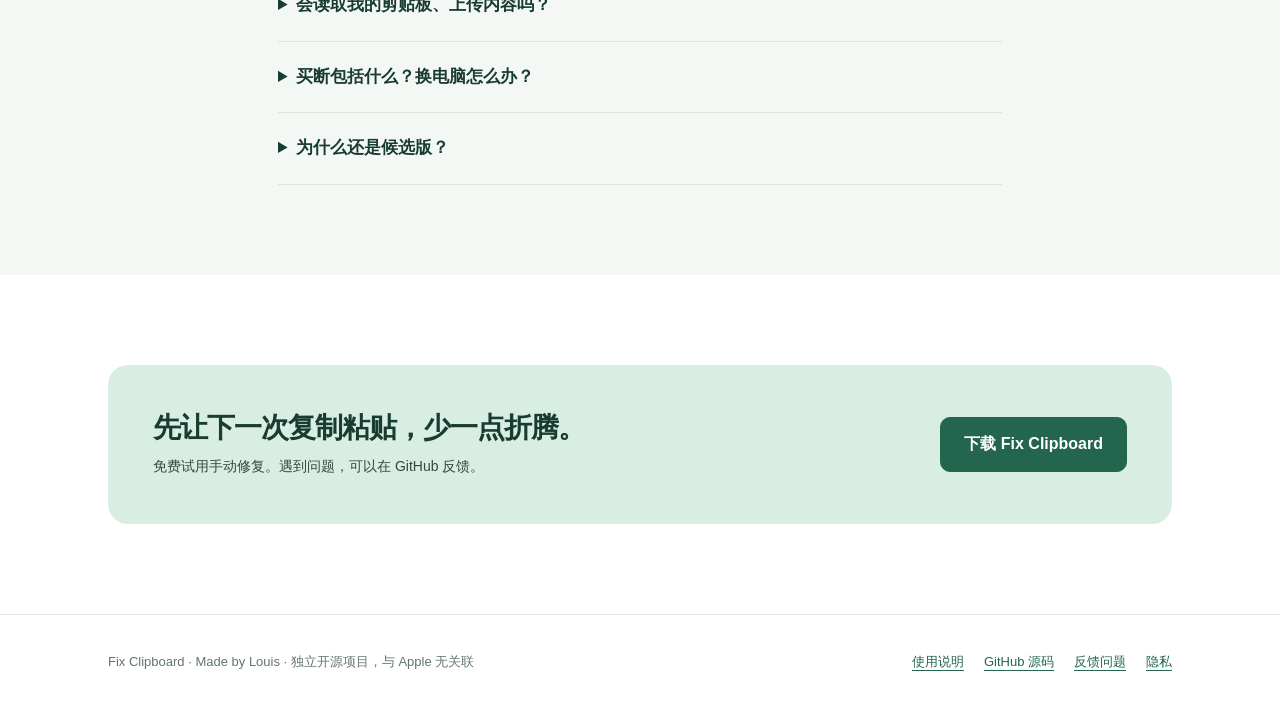
==== commit 9eb671f0: "docs: launch product landing page and installation guide" ====
--- a/docs/index.html
+++ b/docs/index.html
@@ -1,16 +1,18 @@
 <!doctype html>
 <html lang="zh-CN"><head><meta charset="utf-8"><meta name="viewport" content="width=device-width,initial-scale=1">
-<title>Fix Clipboard — Mac / iPhone 通用剪贴板修复工具 | LouisLu888</title>
-<meta name="description" content="Fix Clipboard 是 LouisLu888 开发的免费开源 macOS 菜单栏工具，一键重置 Universal Clipboard 共享服务，支持网络变化和睡眠唤醒后自动修复。下载、安装与 VPN 排查说明。">
-<link rel="canonical" href="https://louislu888.github.io/fix-clipboard/">
-<meta property="og:type" content="website"><meta property="og:title" content="Fix Clipboard — Mac / iPhone 通用剪贴板修复工具"><meta property="og:description" content="免费开源。菜单栏一键重置，支持网络变化与睡眠唤醒后自动修复。"><meta property="og:url" content="https://louislu888.github.io/fix-clipboard/">
-<style>
-:root{color-scheme:light;--ink:#18354a;--blue:#146285;--paper:#f6fafc;--line:#c9dce5;--muted:#456276}*{box-sizing:border-box}body{margin:0;background:var(--paper);color:var(--ink);font:17px/1.8 -apple-system,BlinkMacSystemFont,"PingFang SC",sans-serif}main,header,footer{max-width:1000px;margin:auto;padding:26px}header{display:flex;justify-content:space-between;align-items:center;border-bottom:1px solid var(--line)}a{color:var(--blue);text-underline-offset:4px}a:focus-visible,summary:focus-visible{outline:3px solid #b26400;outline-offset:5px}nav{display:flex;gap:22px}.hero{padding:60px 0 40px;max-width:780px}h1{font-size:clamp(34px,6vw,62px);line-height:1.2;letter-spacing:-.035em;margin:12px 0 26px}h2{font-size:26px;line-height:1.4}p{max-width:720px}.subtitle{font-size:22px;color:var(--muted)}.download{display:inline-block;background:var(--blue);color:white;padding:13px 25px;border-radius:8px;text-decoration:none;font-weight:650;margin:14px 16px 12px 0}.note{font-size:14px;color:var(--muted)}section{padding:25px 0;border-top:1px solid var(--line)}.steps{padding-left:24px;max-width:760px}.steps li{padding:6px 0}.flow{border-left:4px solid var(--blue);padding:10px 22px;background:#e8f2f7;max-width:760px}details{border-bottom:1px solid var(--line);padding:16px 0}summary{cursor:pointer;font-weight:600}footer{font-size:14px;color:var(--muted)}code{overflow-wrap:anywhere} @media(max-width:560px){header{align-items:flex-start}nav{gap:12px;font-size:14px}.hero{padding-top:35px}main,header,footer{padding-left:20px;padding-right:20px}}
-</style></head><body>
-<header><strong>Fix Clipboard</strong><nav><a href="#install">安装</a><a href="https://github.com/LouisLu888/fix-clipboard">GitHub 源码</a></nav></header>
-<main><div class="hero"><h1>Mac 和 iPhone<br>复制粘贴失灵了？</h1><p class="subtitle">从菜单栏，一键重置 Mac 端共享服务。</p><p>Fix Clipboard 是由 <a href="https://github.com/LouisLu888">LouisLu888</a> 发布的免费开源工具，帮助处理 Universal Clipboard（通用剪贴板）与 Handoff 的部分状态异常。也可以在网络变化或 Mac 睡眠唤醒后自动执行。</p><a class="download" href="https://github.com/LouisLu888/fix-clipboard/releases/latest">免费下载 Mac 版</a><a href="https://github.com/LouisLu888/fix-clipboard">查看源码</a><p class="note">v1.4.0 · 包含 Apple Silicon 与 Intel 架构 · 未经 Apple 公证<br>最低部署目标 macOS 13；实机验证仅覆盖 Apple Silicon / macOS 26.6.1。</p></div>
-<section><h2>Free / Pro 发布候选版</h2><p>手动修复与基础诊断永久免费。登录启动同样免费，首次使用确认后开启。新版提供 Pro 自动修复，通过 App 内微信二维码联系购买，离线授权激活。正常价 ¥49 买断，前 50 名 ¥29，付款前确认名额。候选版新增统一主面板、命令超时保护及 DMG 安装。Lemon Squeezy 尚未开放；上方下载仍为 v1.4.0 稳定版。<a href="https://github.com/LouisLu888/fix-clipboard/releases/tag/v1.5.0-rc.4">查看候选版</a>。</p></section><section><h2>开盖之后，也能自动处理</h2><p>在菜单栏勾选「网络变化／睡眠唤醒后自动修复」。合盖进入睡眠后，开盖唤醒就会进入修复流程；自动选项默认关闭。</p><div class="flow">网络变化或系统唤醒 → 等待网络可用 → 稳定 3 秒 → 满足 10 秒冷却 → 重置共享服务</div><p class="note">若合盖未进入睡眠（例如外接显示器模式），开盖不保证触发。app 需保持运行。没有每 4 小时定时任务。</p></section>
-<section id="install"><h2>安装只需几步</h2><ol class="steps"><li>进入下载页，下载 <strong>Fix-Clipboard-1.4.0-universal.zip</strong>，不要选 Source code。</li><li>双击解压，将 <strong>Fix Clipboard.app</strong> 拖入「应用程序」，再打开。</li><li>若 macOS 阻止打开，先尝试打开一次，再到「系统设置 → 隐私与安全性」选择「仍要打开」。仅在确认来源可信时放行，无需关闭 Gatekeeper 或 SIP。</li><li>在屏幕顶部找到剪贴板图标，点击「立即修复」。等待几秒，在手机上重新复制后测试。</li></ol><p>升级前先退出旧版，再替换 app 并重新打开。完整步骤见 <a href="https://github.com/LouisLu888/fix-clipboard/blob/main/INSTALL.md">安装与卸载说明</a>。</p></section>
-<section><h2>先看一眼诊断</h2><p>菜单中的「诊断…」显示 Wi-Fi、蓝牙、Handoff 偏好和系统 VPN 状态，并提供「立即修复」。无法可靠读取的项目会标为未知；基础状态不代表跨设备连接正常。</p></section><section><h2>它能解决什么？</h2><details open><summary>VPN 导致的通用剪贴板问题也能修吗？</summary><p>部分网络切换后的状态异常可能通过重置恢复；若 VPN 持续阻止本地设备通信，需要调整 VPN 的本地网络例外。工具不会修改 VPN 设置，也不能保证监听到每次 VPN、DNS 或路由变化。<a href="https://support.apple.com/en-om/guide/iphone/iph220ea8dca/ios">Apple 的排查说明</a>也提醒 VPN 可能影响连续互通。</p></details><details><summary>会读取我的剪贴板吗？</summary><p>不会读取、保存或上传剪贴板正文，也不发送分析数据。修复会启用系统剪贴板共享偏好并重启当前用户的 useractivityd，可能短暂影响 Handoff。</p></details><details><summary>iPhone 和 iPad 之间也能修复吗？</summary><p>这个 app 只运行在 Mac 上，处理 Mac 端服务。它无法重启 iPhone 或 iPad 的服务，也感知不到仅发生在手机端的网络变化。</p></details><details><summary>命令完成就表示修好了吗？</summary><p>不一定。工具不是端到端健康检测器，请分别测试手机到 Mac、Mac 到手机的复制粘贴。真实 VPN 切换、实际合盖及跨设备故障恢复尚未完成端到端验证；Intel 和旧版 macOS 尚未实机验证。</p></details></section>
-<section lang="en"><h2>Universal Clipboard Fix for macOS</h2><p>Fix Clipboard by LouisLu888 is a free, MIT-licensed menu bar utility for resetting the Mac-side Universal Clipboard service. Optional recovery runs after network path changes or system wake, with a 3-second debounce and 10-second cooldown. It does not read clipboard content or change VPN settings.</p></section>
-</main><footer>Fix Clipboard by LouisLu888 · <a href="https://github.com/LouisLu888/fix-clipboard/blob/main/LICENSE">MIT License</a> · <a href="https://github.com/LouisLu888/fix-clipboard/issues">反馈问题</a> · <a href="sitemap.xml">Sitemap</a></footer></body></html>
+<title>Fix Clipboard｜Mac 与 iPhone 复制粘贴失灵？免费一键修复</title>
+<meta name="description" content="Fix Clipboard 是开源 Mac 菜单栏工具，免费手动修复通用剪贴板，Pro 在网络变化和 Mac 唤醒后自动尝试修复。提供下载安装、隐私与安全性中仍要打开的完整说明。">
+<link rel="canonical" href="https://louislu888.github.io/fix-clipboard/"><link rel="icon" href="assets/app-icon.png"><link rel="stylesheet" href="style.css">
+<meta property="og:type" content="website"><meta property="og:title" content="Fix Clipboard · 复制了，就想粘贴过去。"><meta property="og:description" content="免费一键修复 Mac / iPhone 通用剪贴板。安装教程、开发故事和 Pro 自动修复。"><meta property="og:url" content="https://louislu888.github.io/fix-clipboard/"><meta property="og:image" content="https://louislu888.github.io/fix-clipboard/assets/app-icon.png">
+</head><body><a class="skip" href="#main">跳到正文</a>
+<header><nav aria-label="主导航"><a class="brand" href="./"><img src="assets/app-icon.png" alt="" width="40" height="40">Fix Clipboard</a><div class="navlinks"><a class="optional" href="#story">开发故事</a><a href="guide.html">安装与使用</a><a href="#pro">Pro</a><a href="#download">免费下载</a></div></nav></header>
+<main id="main"><section class="wrap hero" id="download"><div><span class="release">macOS 小工具 · v1.5.0-rc.4 候选版</span><h1>复制了，<br>就想粘贴过去。</h1><p class="intro">iPhone 上刚复制，Mac 却粘贴不出来？<br>Fix Clipboard 帮你一键重置共享服务，<br>再试一次跨设备复制粘贴。</p><div class="actions"><a class="button" href="https://github.com/LouisLu888/fix-clipboard/releases/download/v1.5.0-rc.4/Fix-Clipboard-1.5.0-rc.4-universal.dmg">免费下载 Mac 版</a><a class="button secondary" href="guide.html">查看安装说明</a></div><p class="small">macOS 13+ · Apple Silicon / Intel · 手动修复永久免费</p><p class="small">当前版本未公证，首次打开需额外确认。<a href="#first-open">先看打开方法</a></p></div>
+<div class="preview"><div class="window" role="img" aria-label="Fix Clipboard 界面示意：一键修复、检查连接条件，登录启动免费"><div class="titlebar"><i class="dot"></i><i class="dot"></i><i class="dot"></i><span>Fix Clipboard</span></div><div class="window-body"><div class="apphead"><img src="assets/app-icon.png" alt="笑脸剪贴板" width="58" height="58"><div><strong>Fix Clipboard</strong><br><span class="pill">Free</span></div></div><div class="repair-display"><span class="small check">随时可以手动修复</span><h3>复制了，粘贴不过来？</h3><p>重置 Mac 端共享服务，再从另一台设备复制。</p><span class="mock-button">↻ 立即修复</span></div><div class="row"><span>检查连接条件</span><span class="check">Wi-Fi / 蓝牙 / 接力</span></div><div class="row"><span>登录时启动</span><span class="check">免费</span></div></div></div><p class="caption">产品界面示意，操作请在 Mac App 中完成</p></div></section>
+<div class="wrap"><aside class="install-banner"><div><strong>下载了，却提示“无法验证开发者”？</strong><p>首次尝试打开后，前往「系统设置 → 隐私与安全性 → 仍要打开」。</p></div><a href="guide.html#open-anyway">查看中英文逐步教程</a></aside></div>
+<section class="wrap section story" id="story"><div><h2>我以为只有我的<br>复制粘贴坏了。</h2><p class="byline">Louis · Fix Clipboard 开发者</p></div><div class="story-text"><p>我也遇到过这个问题：手机上已经复制好了，切到 Mac，却怎么也粘贴不过来。原本几秒钟就该完成的事，变成了反复确认蓝牙、Wi-Fi 和接力有没有打开。</p><p>后来我把经历发到小红书，才发现不少人也在为同一件事烦恼。有人手机可以复制，Mac 接不到；也有人提到，问题常出现在 VPN 或网络切换之后。评论里的共鸣，让我想把解决过程做得更省事一点。</p><p>于是有了 Fix Clipboard。先把手动重置做成一个按钮，再加上本机诊断、网络变化和开盖唤醒后的自动处理。希望下次遇到时，你能少折腾几步，继续做原来的事。</p><p>它能尝试重置 Mac 端共享服务，解决不了所有原因。如果 VPN 禁止本地通信，仍然需要调整 VPN 设置。<a href="https://support.apple.com/zh-cn/guide/iphone/iph220ea8dca/ios">Apple 的说明也提醒了这一点</a>。</p></div></section>
+<section class="wrap section" id="how"><div class="section-head"><h2>先用免费版，试一次。</h2><p>无需账号，不用先购买。工具不会读取你的剪贴板内容。</p></div><div class="steps"><article><span class="step-number">1</span><h3>安装到 Mac</h3><p>下载 DMG，把 App 拖入 Applications。首次打开按下方教程确认，然后在菜单栏找到笑脸剪贴板。</p></article><article><span class="step-number">2</span><h3>点击「立即修复」</h3><p>工具重置当前用户的共享服务。等待执行结束；过程中接力可能短暂中断。</p></article><article><span class="step-number">3</span><h3>重新复制，再粘贴</h3><p>在 iPhone 或 iPad 上重新复制一段文字，再到 Mac 粘贴，也试试反方向。执行完成不等于已经确认跨设备恢复。</p></article></div><p style="margin-top:28px"><a href="guide.html#use">查看完整使用与排查说明</a></p></section>
+<section class="tinted" id="pro"><div class="wrap section"><div class="section-head"><h2>这次手动修。下次，少点一下。</h2><p>如果手动修复对你有帮助，Pro 可以在网络变化和 Mac 唤醒后自动尝试处理，让你少一次打开工具的操作。</p></div><div class="plans"><article class="plan"><h3>Free</h3><div class="price">¥0 <small>永久免费</small></div><p class="lede">复制粘贴失灵时，随时自己点一下。</p><ul><li>手动一键修复</li><li>Wi-Fi、蓝牙、接力与 VPN 诊断</li><li>登录时启动，确认后开启</li></ul><a class="button secondary" href="#download">先下载免费版</a></article><article class="plan pro"><h3>Pro 自动修复</h3><div class="price">¥29 <small>前 50 名优惠</small></div><p class="lede">正常价 ¥49 · 一次购买，长期使用 V1.x</p><ul><li>包含 Free 的所有功能</li><li>可检测到的 VPN / Wi-Fi 路径变化后自动尝试修复</li><li>Mac 从睡眠唤醒后自动尝试修复</li><li>个人最多 3 台 Mac，含 V1.x 更新</li></ul><div class="purchase"><div><img src="assets/wechat.jpg" alt="添加开发者微信的二维码" width="140" height="140" loading="lazy"><a href="assets/wechat.jpg">打开二维码原图</a></div><div><strong>微信扫码，加我购买</strong><p>确认优惠名额 → 微信转账 → 发来 App 中的本机激活码 → 收到授权码后粘贴激活。</p><p class="small">名额按收款顺序确认，付款前请先咨询。没有自动续费。</p></div></div></article></div><p class="small" style="margin-top:22px">自动修复需激活后自行开启，App 需保持运行。不能保证所有网络变化都被检测到，也不能解除 VPN 的局域网限制。授权离线验证，换机请联系卖家。<a href="guide.html#activate">购买与激活步骤</a></p></div></section>
+<section class="wrap section" id="first-open"><div class="section-head"><h2>第一次打不开？<br>这里需要你手动确认。</h2><p>我暂时没有加入付费 Apple Developer Program。当前 App 没有 Developer ID 签名，也未经过 Apple 公证，所以 macOS 可能阻止首次打开。这类身份验证提示不等于检测到了恶意软件，但仍需你核对下载来源。</p></div><div class="install-grid"><div><ol class="instruction-list"><li>先把 App 放进 <strong>应用程序（Applications）</strong>，双击尝试打开。</li><li>若提示无法验证开发者或 Apple 无法检查 App，关闭这次提示。</li><li>打开 <strong>系统设置（System Settings）→ 隐私与安全性（Privacy &amp; Security）</strong>，向下找到安全性区域。</li><li>确认拦截的是 <strong>Fix Clipboard</strong>，点击 <strong>仍要打开（Open Anyway）</strong>，按提示认证，再点「打开」。</li></ol><a href="guide.html#open-anyway">查看详细教程和找不到按钮时的处理</a></div><div class="settings"><div class="breadcrumb">系统设置 / Privacy &amp; Security</div><h3>隐私与安全性</h3><div class="settings-panel"><strong>安全性</strong><p>Fix Clipboard 的打开受到阻止。</p><span class="settings-button">仍要打开 · Open Anyway</span></div><p class="caption">位置示意，不同 macOS 版本的提示文字可能不同</p></div></div><aside class="notice">请仅在确认来源可信、文件未遭篡改后为这个 App 放行。这个步骤不代表 Apple 已审核它。若系统明确提示“将损坏电脑”或“已损坏”，请停止安装并联系开发者。无需关闭 Gatekeeper、SIP 或运行终端解锁命令。<a href="https://support.apple.com/zh-cn/102445">Apple 官方打开说明</a></aside></section>
+<section class="wrap section" id="safety"><div class="section-head"><h2>修复共享服务，<br>不读取你的剪贴板。</h2><p>工具做的事可以说清楚，也可以从源码核对。</p></div><div class="steps"><article><h3>修改配置，重启服务</h3><p>启用本机剪贴板共享配置，重启当前用户的共享服务。Pro 在网络变化或唤醒后执行相同动作。</p></article><article><h3>内容留在你的设备上</h3><p>不读取、保存或上传剪贴板内容，不访问个人文件，没有遥测。诊断只提取必要的本机状态，不上传诊断信息。</p></article><article><h3>授权在本机验证</h3><p>微信授权使用离线签名验证，保存在钥匙串。只有你主动复制激活码时，App 才向剪贴板写入这个码。</p></article></div><p style="margin-top:24px"><a href="guide.html#safety">查看具体行为与隐私说明</a> · <a href="https://github.com/LouisLu888/fix-clipboard">查看开源代码</a></p></section><section class="tinted"><div class="wrap section faq"><div class="section-head"><h2>下载之前，你可能还想知道。</h2></div><details><summary>需要在 iPhone 或 iPad 上安装吗？</summary><p>不用。Fix Clipboard 运行在 Mac 上。两台设备仍需使用同一 Apple 账户，并开启 Wi-Fi、蓝牙和接力，保持在附近。它不能在只有 iPhone 和 iPad 的场景里重置手机服务。</p></details><details><summary>为什么没有 VPN，也显示绿色？</summary><p>VPN 不是通用剪贴板的必要条件。绿色表示没有检测到已连接的系统 VPN；橙色提示检查 Local Network Sharing / Allow LAN。这个检查可能遗漏第三方代理或其他设备上的 VPN，不能证明所有网络条件正常。</p></details><details><summary>它能保证修好吗？</summary><p>不能。它重置的是 Mac 端共享服务，无法确认服务内部是否卡住，也无法排除账户、设备距离、VPN 路由等问题。建议先用免费手动修复，确认对你的场景有帮助，再考虑 Pro。</p></details><details><summary>会读取我的剪贴板、上传内容吗？</summary><p>不会读取、保存或上传剪贴板内容，也没有使用行为追踪。微信授权在本机离线验证，保存在钥匙串。复制本机激活码时会向剪贴板写入该码。<a href="https://github.com/LouisLu888/fix-clipboard/blob/main/docs/PRIVACY.md">完整隐私说明</a></p></details><details><summary>买断包括什么？换电脑怎么办？</summary><p>个人最多 3 台 Mac，长期使用 V1.x，包含 V1.x 更新。每台 Mac 单独发码。换机或删除钥匙串中的安装标识后，请联系购买时的微信；离线停用只删除本机记录，不会自动释放名额。购买前可咨询售后与退款处理。</p></details><details><summary>为什么还是候选版？</summary><p>当前发布为 v1.5.0-rc.4，功能和安装包经过自动化测试，但测试不能代替所有设备组合的实际验证。它尚未公证；Intel、较旧 macOS 和不同设备间的真实效果仍可能有差异。<a href="https://github.com/LouisLu888/fix-clipboard/releases/tag/v1.5.0-rc.4">查看版本说明</a>。</p></details></div></section>
+<section class="wrap section"><div class="final-cta"><div><h2>先让下一次复制粘贴，少一点折腾。</h2><p>免费试用手动修复。遇到问题，可以在 GitHub 反馈。</p></div><a class="button" href="#download">下载 Fix Clipboard</a></div></section></main>
+<footer><div class="wrap footer-inner"><span>Fix Clipboard · Made by Louis · 独立开源项目，与 Apple 无关联</span><div class="footer-links"><a href="guide.html">使用说明</a><a href="https://github.com/LouisLu888/fix-clipboard">GitHub 源码</a><a href="https://github.com/LouisLu888/fix-clipboard/issues/new/choose">反馈问题</a><a href="https://github.com/LouisLu888/fix-clipboard/blob/main/docs/PRIVACY.md">隐私</a></div></div></footer></body></html>
--- a/docs/style.css
+++ b/docs/style.css
@@ -0,0 +1 @@
+:root{--ink:#193c32;--body:#34483f;--muted:#62766d;--green:#24654f;--mint:#d9eee3;--paper:#fff;--line:#dce5de;--soft:#f4f8f5;--amber:#8b4c0b}*{box-sizing:border-box}html{scroll-behavior:smooth;scroll-padding-top:90px}body{margin:0;background:var(--paper);color:var(--body);font:16px/1.8 -apple-system,BlinkMacSystemFont,"PingFang SC","Microsoft YaHei",sans-serif}a{color:var(--green);text-underline-offset:4px}a:hover{color:#143b2e}button,a,summary{-webkit-tap-highlight-color:transparent}a:focus-visible,button:focus-visible,summary:focus-visible{outline:3px solid #b76916;outline-offset:5px}h1,h2,h3,p{margin:0}h1,h2,h3{color:var(--ink);line-height:1.3}h1{font-size:clamp(40px,5vw,66px);letter-spacing:-2px;font-weight:750}h2{font-size:clamp(28px,3vw,40px);letter-spacing:-1px}h3{font-size:21px}p+p{margin-top:16px}img{max-width:100%;height:auto}nav,.wrap{max-width:1120px;margin:auto;padding:0 28px}.skip{position:absolute;top:-100px}.skip:focus{top:10px;z-index:99;background:white;padding:10px}header{position:sticky;top:0;background:#ffffffed;backdrop-filter:blur(12px);z-index:10;border-bottom:1px solid var(--line)}nav{height:76px;display:flex;align-items:center;justify-content:space-between;gap:20px}.brand{display:flex;align-items:center;gap:10px;font-size:19px;font-weight:750;color:var(--ink);text-decoration:none;white-space:nowrap}.brand img{width:40px;height:40px}.navlinks{display:flex;align-items:center;gap:26px;font-size:14px}.navlinks a{text-decoration:none}.button{display:inline-flex;align-items:center;justify-content:center;gap:8px;background:var(--green);color:white!important;text-decoration:none;font-weight:650;padding:12px 23px;border-radius:10px;min-height:48px;border:1px solid var(--green)}.button:hover{background:#184f3b}.button.secondary{background:transparent;color:var(--green)!important;border-color:var(--line)}.actions{display:flex;flex-wrap:wrap;gap:12px;margin:28px 0 16px}.small{font-size:13px;color:var(--muted)}.hero{display:grid;grid-template-columns:1.1fr 1fr;gap:60px;align-items:center;padding-top:78px;padding-bottom:80px}.hero .intro{margin-top:24px;font-size:19px;max-width:480px}.release{display:inline-block;margin-bottom:22px;padding:4px 12px;border-radius:6px;background:var(--soft);font-size:13px;color:var(--green)}.preview{background:var(--mint);padding:35px 26px 20px;border-radius:34px 34px 12px 12px}.window{background:#fff;border:1px solid #cbded1;border-radius:16px;box-shadow:0 20px 35px #21483216;overflow:hidden}.titlebar{display:flex;align-items:center;gap:6px;padding:14px;border-bottom:1px solid var(--line)}.dot{height:9px;width:9px;border-radius:50%;background:#d9dedb}.titlebar span:last-child{margin:auto;font-size:11px;color:var(--muted);padding-right:32px}.window-body{padding:24px}.apphead{display:flex;gap:13px;align-items:center;margin-bottom:24px}.apphead img{width:58px}.apphead strong{font-size:20px;color:var(--ink)}.pill{font-size:10px;padding:3px 7px;background:var(--mint);color:var(--green);border-radius:5px}.repair-display{background:var(--soft);padding:20px;border-radius:12px}.repair-display h3{font-size:20px;margin:9px 0}.repair-display p{font-size:12px}.mock-button{display:block;background:var(--green);color:white;text-align:center;border-radius:8px;padding:8px;margin-top:16px;font-size:14px}.row{display:flex;justify-content:space-between;gap:12px;font-size:13px;padding:14px 0;border-bottom:1px solid var(--line)}.row:last-child{border:0}.check{color:var(--green)}.caption{font-size:11px;color:var(--muted);text-align:center;margin-top:14px}.install-banner{background:var(--soft);border-left:4px solid var(--green);padding:22px 26px;display:flex;align-items:center;justify-content:space-between;gap:25px}.install-banner p{font-size:14px;margin-top:4px}.section{padding-top:90px;padding-bottom:90px}.section-head{max-width:650px;margin-bottom:34px}.section-head p{margin-top:15px;color:var(--muted)}.story{display:grid;grid-template-columns:.7fr 1fr;gap:80px;border-bottom:1px solid var(--line)}.story h2{max-width:330px}.story-text{font-size:17px}.byline{font-size:13px;color:var(--muted);margin-top:24px}.steps{display:grid;grid-template-columns:repeat(3,1fr);gap:35px}.step-number{display:flex;align-items:center;justify-content:center;width:36px;height:36px;border:1px solid var(--green);border-radius:50%;margin-bottom:18px;color:var(--green)}.steps p{margin-top:12px;font-size:15px}.steps h3{font-size:19px}.tinted{background:var(--soft)}.plans{display:grid;grid-template-columns:1fr 1.15fr;gap:34px;align-items:start}.plan{padding:32px;border:1px solid var(--line);border-radius:16px;background:#fff}.plan.pro{border:2px solid var(--green)}.price{font-size:46px;font-weight:720;color:var(--ink);margin:14px 0 0;line-height:1.2}.price small{font-size:15px;font-weight:400}.plan ul{padding:0;list-style:none;margin:24px 0}.plan li{padding:6px 0}.plan li:before{content:'✓';color:var(--green);margin-right:10px}.plan .lede{margin:12px 0;font-size:14px}.purchase{display:grid;grid-template-columns:140px 1fr;gap:20px;align-items:center;border-top:1px solid var(--line);padding-top:24px}.purchase img{background:white;width:140px}.purchase p{font-size:13px}.purchase a{display:block;font-size:12px;text-align:center}.notice{padding:20px 24px;background:#fff6e9;border-left:3px solid #b97926;font-size:14px;color:#6a461b;margin-top:26px}.install-grid{display:grid;grid-template-columns:1fr 1fr;gap:56px;align-items:center}.instruction-list{padding-left:22px}.instruction-list li{padding:9px 0}.settings{background:var(--soft);padding:24px;border:1px solid var(--line);border-radius:14px}.settings .breadcrumb{font-size:12px;color:var(--muted);margin-bottom:20px}.settings h3{font-size:20px;margin-bottom:25px}.settings-panel{padding:20px;background:white;border:1px solid var(--line);border-radius:9px;font-size:14px}.settings-button{display:inline-block;background:#eee;border:1px solid #ccc;border-radius:6px;padding:5px 14px;margin-top:14px;color:#222}.faq{max-width:780px}details{border-bottom:1px solid var(--line);padding:20px 0}summary{cursor:pointer;color:var(--ink);font-size:17px;font-weight:600}details p{margin-top:14px;font-size:15px}footer{border-top:1px solid var(--line);padding:35px 0;color:var(--muted);font-size:13px}.footer-inner{display:flex;justify-content:space-between;gap:20px;flex-wrap:wrap}.footer-links{display:flex;gap:20px}.guide{max-width:850px;padding-top:65px;padding-bottom:80px}.guide h1{font-size:44px}.guide section{margin-top:55px}.guide h2{font-size:28px;margin-bottom:18px}.guide h3{margin-top:24px;margin-bottom:10px}.guide ul,.guide ol{padding-left:24px}.guide li{margin-bottom:12px}.guide .toc{display:flex;flex-wrap:wrap;gap:18px;margin:30px 0}.final-cta{display:flex;align-items:center;justify-content:space-between;gap:30px;padding:45px;background:var(--mint);border-radius:20px}.final-cta h2{font-size:28px}.final-cta p{margin-top:8px;font-size:14px}@media(max-width:800px){.hero{gap:35px;padding-top:45px;grid-template-columns:1fr}.hero .intro{max-width:600px}.preview{max-width:470px;width:100%;margin:auto}.story{grid-template-columns:1fr;gap:26px}.story h2{max-width:none}.plans,.install-grid{grid-template-columns:1fr;gap:28px}.section{padding-top:60px;padding-bottom:60px}.navlinks{gap:16px}.navlinks .optional{display:none}.steps{gap:20px}.install-banner,.final-cta{align-items:flex-start;flex-direction:column}.final-cta{padding:28px}}@media(max-width:480px){nav,.wrap{padding-left:20px;padding-right:20px}.navlinks a:not(:last-child){display:none}.brand{font-size:17px}.steps{grid-template-columns:1fr;gap:30px}.step-number{float:left;margin-right:15px}.steps p{clear:both;padding-top:7px}.purchase{grid-template-columns:1fr}.purchase img{display:block;margin:auto;width:190px}.plan{padding:24px}.guide h1{font-size:36px}h1{letter-spacing:-1px}.hero{padding-bottom:45px}.preview{padding:24px 16px 16px}}@media(prefers-reduced-motion:reduce){html{scroll-behavior:auto}}
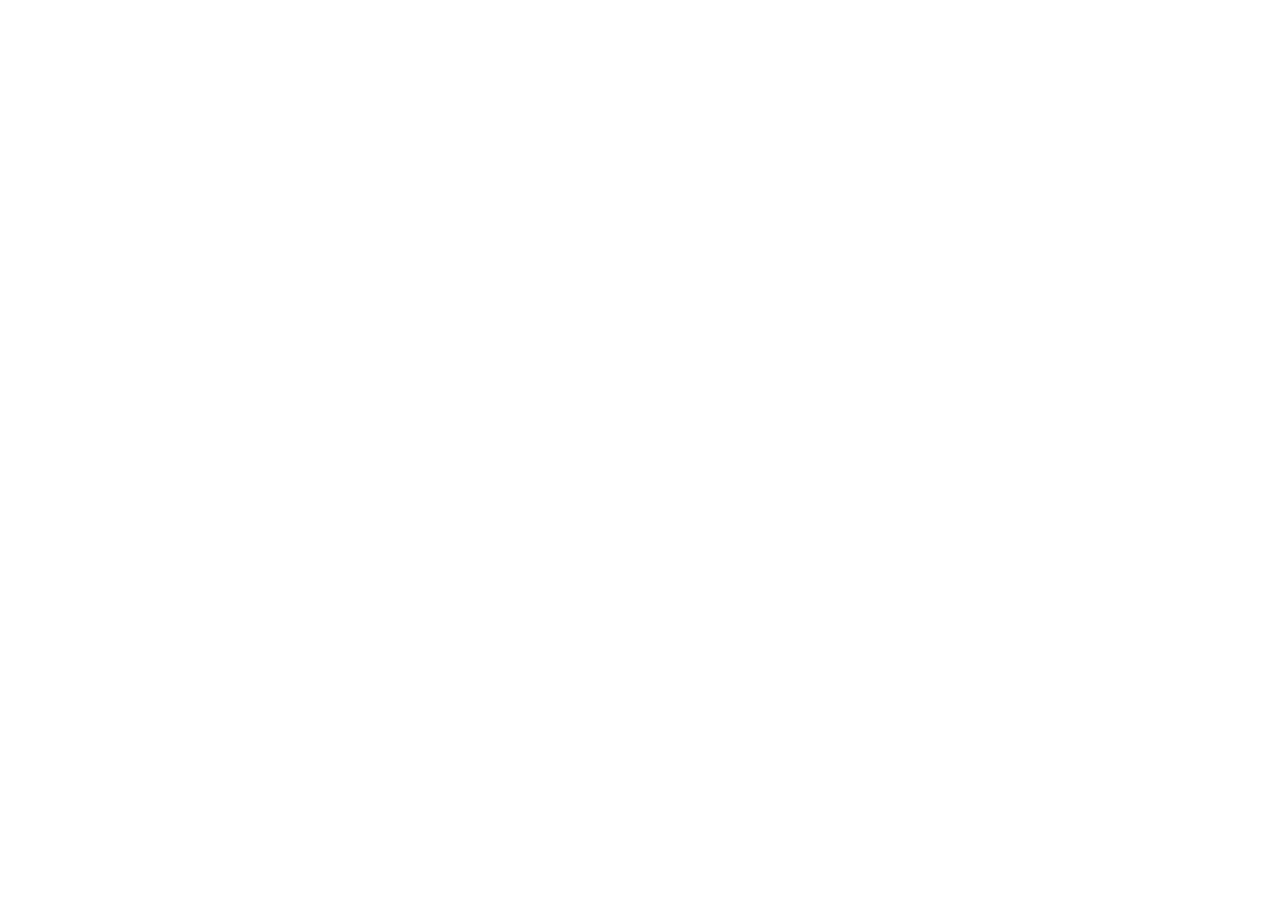
==== commit 93c7b7e3: "docs: redirect landing page to jiabinlu.com/products/fix-clipboard The landing page and guide now li" ====
--- a/docs/index.html
+++ b/docs/index.html
@@ -1,18 +1 @@
-<!doctype html>
-<html lang="zh-CN"><head><meta charset="utf-8"><meta name="viewport" content="width=device-width,initial-scale=1">
-<title>Fix Clipboard｜Mac 与 iPhone 复制粘贴失灵？免费一键修复</title>
-<meta name="description" content="Fix Clipboard 是开源 Mac 菜单栏工具，免费手动修复通用剪贴板，Pro 在网络变化和 Mac 唤醒后自动尝试修复。提供下载安装、隐私与安全性中仍要打开的完整说明。">
-<link rel="canonical" href="https://louislu888.github.io/fix-clipboard/"><link rel="icon" href="assets/app-icon.png"><link rel="stylesheet" href="style.css">
-<meta property="og:type" content="website"><meta property="og:title" content="Fix Clipboard · 复制了，就想粘贴过去。"><meta property="og:description" content="免费一键修复 Mac / iPhone 通用剪贴板。安装教程、开发故事和 Pro 自动修复。"><meta property="og:url" content="https://louislu888.github.io/fix-clipboard/"><meta property="og:image" content="https://louislu888.github.io/fix-clipboard/assets/app-icon.png">
-</head><body><a class="skip" href="#main">跳到正文</a>
-<header><nav aria-label="主导航"><a class="brand" href="./"><img src="assets/app-icon.png" alt="" width="40" height="40">Fix Clipboard</a><div class="navlinks"><a class="optional" href="#story">开发故事</a><a href="guide.html">安装与使用</a><a href="#pro">Pro</a><a href="#download">免费下载</a></div></nav></header>
-<main id="main"><section class="wrap hero" id="download"><div><span class="release">macOS 小工具 · v1.5.0-rc.4 候选版</span><h1>复制了，<br>就想粘贴过去。</h1><p class="intro">iPhone 上刚复制，Mac 却粘贴不出来？<br>Fix Clipboard 帮你一键重置共享服务，<br>再试一次跨设备复制粘贴。</p><div class="actions"><a class="button" href="https://github.com/LouisLu888/fix-clipboard/releases/download/v1.5.0-rc.4/Fix-Clipboard-1.5.0-rc.4-universal.dmg">免费下载 Mac 版</a><a class="button secondary" href="guide.html">查看安装说明</a></div><p class="small">macOS 13+ · Apple Silicon / Intel · 手动修复永久免费</p><p class="small">当前版本未公证，首次打开需额外确认。<a href="#first-open">先看打开方法</a></p></div>
-<div class="preview"><div class="window" role="img" aria-label="Fix Clipboard 界面示意：一键修复、检查连接条件，登录启动免费"><div class="titlebar"><i class="dot"></i><i class="dot"></i><i class="dot"></i><span>Fix Clipboard</span></div><div class="window-body"><div class="apphead"><img src="assets/app-icon.png" alt="笑脸剪贴板" width="58" height="58"><div><strong>Fix Clipboard</strong><br><span class="pill">Free</span></div></div><div class="repair-display"><span class="small check">随时可以手动修复</span><h3>复制了，粘贴不过来？</h3><p>重置 Mac 端共享服务，再从另一台设备复制。</p><span class="mock-button">↻ 立即修复</span></div><div class="row"><span>检查连接条件</span><span class="check">Wi-Fi / 蓝牙 / 接力</span></div><div class="row"><span>登录时启动</span><span class="check">免费</span></div></div></div><p class="caption">产品界面示意，操作请在 Mac App 中完成</p></div></section>
-<div class="wrap"><aside class="install-banner"><div><strong>下载了，却提示“无法验证开发者”？</strong><p>首次尝试打开后，前往「系统设置 → 隐私与安全性 → 仍要打开」。</p></div><a href="guide.html#open-anyway">查看中英文逐步教程</a></aside></div>
-<section class="wrap section story" id="story"><div><h2>我以为只有我的<br>复制粘贴坏了。</h2><p class="byline">Louis · Fix Clipboard 开发者</p></div><div class="story-text"><p>我也遇到过这个问题：手机上已经复制好了，切到 Mac，却怎么也粘贴不过来。原本几秒钟就该完成的事，变成了反复确认蓝牙、Wi-Fi 和接力有没有打开。</p><p>后来我把经历发到小红书，才发现不少人也在为同一件事烦恼。有人手机可以复制，Mac 接不到；也有人提到，问题常出现在 VPN 或网络切换之后。评论里的共鸣，让我想把解决过程做得更省事一点。</p><p>于是有了 Fix Clipboard。先把手动重置做成一个按钮，再加上本机诊断、网络变化和开盖唤醒后的自动处理。希望下次遇到时，你能少折腾几步，继续做原来的事。</p><p>它能尝试重置 Mac 端共享服务，解决不了所有原因。如果 VPN 禁止本地通信，仍然需要调整 VPN 设置。<a href="https://support.apple.com/zh-cn/guide/iphone/iph220ea8dca/ios">Apple 的说明也提醒了这一点</a>。</p></div></section>
-<section class="wrap section" id="how"><div class="section-head"><h2>先用免费版，试一次。</h2><p>无需账号，不用先购买。工具不会读取你的剪贴板内容。</p></div><div class="steps"><article><span class="step-number">1</span><h3>安装到 Mac</h3><p>下载 DMG，把 App 拖入 Applications。首次打开按下方教程确认，然后在菜单栏找到笑脸剪贴板。</p></article><article><span class="step-number">2</span><h3>点击「立即修复」</h3><p>工具重置当前用户的共享服务。等待执行结束；过程中接力可能短暂中断。</p></article><article><span class="step-number">3</span><h3>重新复制，再粘贴</h3><p>在 iPhone 或 iPad 上重新复制一段文字，再到 Mac 粘贴，也试试反方向。执行完成不等于已经确认跨设备恢复。</p></article></div><p style="margin-top:28px"><a href="guide.html#use">查看完整使用与排查说明</a></p></section>
-<section class="tinted" id="pro"><div class="wrap section"><div class="section-head"><h2>这次手动修。下次，少点一下。</h2><p>如果手动修复对你有帮助，Pro 可以在网络变化和 Mac 唤醒后自动尝试处理，让你少一次打开工具的操作。</p></div><div class="plans"><article class="plan"><h3>Free</h3><div class="price">¥0 <small>永久免费</small></div><p class="lede">复制粘贴失灵时，随时自己点一下。</p><ul><li>手动一键修复</li><li>Wi-Fi、蓝牙、接力与 VPN 诊断</li><li>登录时启动，确认后开启</li></ul><a class="button secondary" href="#download">先下载免费版</a></article><article class="plan pro"><h3>Pro 自动修复</h3><div class="price">¥29 <small>前 50 名优惠</small></div><p class="lede">正常价 ¥49 · 一次购买，长期使用 V1.x</p><ul><li>包含 Free 的所有功能</li><li>可检测到的 VPN / Wi-Fi 路径变化后自动尝试修复</li><li>Mac 从睡眠唤醒后自动尝试修复</li><li>个人最多 3 台 Mac，含 V1.x 更新</li></ul><div class="purchase"><div><img src="assets/wechat.jpg" alt="添加开发者微信的二维码" width="140" height="140" loading="lazy"><a href="assets/wechat.jpg">打开二维码原图</a></div><div><strong>微信扫码，加我购买</strong><p>确认优惠名额 → 微信转账 → 发来 App 中的本机激活码 → 收到授权码后粘贴激活。</p><p class="small">名额按收款顺序确认，付款前请先咨询。没有自动续费。</p></div></div></article></div><p class="small" style="margin-top:22px">自动修复需激活后自行开启，App 需保持运行。不能保证所有网络变化都被检测到，也不能解除 VPN 的局域网限制。授权离线验证，换机请联系卖家。<a href="guide.html#activate">购买与激活步骤</a></p></div></section>
-<section class="wrap section" id="first-open"><div class="section-head"><h2>第一次打不开？<br>这里需要你手动确认。</h2><p>我暂时没有加入付费 Apple Developer Program。当前 App 没有 Developer ID 签名，也未经过 Apple 公证，所以 macOS 可能阻止首次打开。这类身份验证提示不等于检测到了恶意软件，但仍需你核对下载来源。</p></div><div class="install-grid"><div><ol class="instruction-list"><li>先把 App 放进 <strong>应用程序（Applications）</strong>，双击尝试打开。</li><li>若提示无法验证开发者或 Apple 无法检查 App，关闭这次提示。</li><li>打开 <strong>系统设置（System Settings）→ 隐私与安全性（Privacy &amp; Security）</strong>，向下找到安全性区域。</li><li>确认拦截的是 <strong>Fix Clipboard</strong>，点击 <strong>仍要打开（Open Anyway）</strong>，按提示认证，再点「打开」。</li></ol><a href="guide.html#open-anyway">查看详细教程和找不到按钮时的处理</a></div><div class="settings"><div class="breadcrumb">系统设置 / Privacy &amp; Security</div><h3>隐私与安全性</h3><div class="settings-panel"><strong>安全性</strong><p>Fix Clipboard 的打开受到阻止。</p><span class="settings-button">仍要打开 · Open Anyway</span></div><p class="caption">位置示意，不同 macOS 版本的提示文字可能不同</p></div></div><aside class="notice">请仅在确认来源可信、文件未遭篡改后为这个 App 放行。这个步骤不代表 Apple 已审核它。若系统明确提示“将损坏电脑”或“已损坏”，请停止安装并联系开发者。无需关闭 Gatekeeper、SIP 或运行终端解锁命令。<a href="https://support.apple.com/zh-cn/102445">Apple 官方打开说明</a></aside></section>
-<section class="wrap section" id="safety"><div class="section-head"><h2>修复共享服务，<br>不读取你的剪贴板。</h2><p>工具做的事可以说清楚，也可以从源码核对。</p></div><div class="steps"><article><h3>修改配置，重启服务</h3><p>启用本机剪贴板共享配置，重启当前用户的共享服务。Pro 在网络变化或唤醒后执行相同动作。</p></article><article><h3>内容留在你的设备上</h3><p>不读取、保存或上传剪贴板内容，不访问个人文件，没有遥测。诊断只提取必要的本机状态，不上传诊断信息。</p></article><article><h3>授权在本机验证</h3><p>微信授权使用离线签名验证，保存在钥匙串。只有你主动复制激活码时，App 才向剪贴板写入这个码。</p></article></div><p style="margin-top:24px"><a href="guide.html#safety">查看具体行为与隐私说明</a> · <a href="https://github.com/LouisLu888/fix-clipboard">查看开源代码</a></p></section><section class="tinted"><div class="wrap section faq"><div class="section-head"><h2>下载之前，你可能还想知道。</h2></div><details><summary>需要在 iPhone 或 iPad 上安装吗？</summary><p>不用。Fix Clipboard 运行在 Mac 上。两台设备仍需使用同一 Apple 账户，并开启 Wi-Fi、蓝牙和接力，保持在附近。它不能在只有 iPhone 和 iPad 的场景里重置手机服务。</p></details><details><summary>为什么没有 VPN，也显示绿色？</summary><p>VPN 不是通用剪贴板的必要条件。绿色表示没有检测到已连接的系统 VPN；橙色提示检查 Local Network Sharing / Allow LAN。这个检查可能遗漏第三方代理或其他设备上的 VPN，不能证明所有网络条件正常。</p></details><details><summary>它能保证修好吗？</summary><p>不能。它重置的是 Mac 端共享服务，无法确认服务内部是否卡住，也无法排除账户、设备距离、VPN 路由等问题。建议先用免费手动修复，确认对你的场景有帮助，再考虑 Pro。</p></details><details><summary>会读取我的剪贴板、上传内容吗？</summary><p>不会读取、保存或上传剪贴板内容，也没有使用行为追踪。微信授权在本机离线验证，保存在钥匙串。复制本机激活码时会向剪贴板写入该码。<a href="https://github.com/LouisLu888/fix-clipboard/blob/main/docs/PRIVACY.md">完整隐私说明</a></p></details><details><summary>买断包括什么？换电脑怎么办？</summary><p>个人最多 3 台 Mac，长期使用 V1.x，包含 V1.x 更新。每台 Mac 单独发码。换机或删除钥匙串中的安装标识后，请联系购买时的微信；离线停用只删除本机记录，不会自动释放名额。购买前可咨询售后与退款处理。</p></details><details><summary>为什么还是候选版？</summary><p>当前发布为 v1.5.0-rc.4，功能和安装包经过自动化测试，但测试不能代替所有设备组合的实际验证。它尚未公证；Intel、较旧 macOS 和不同设备间的真实效果仍可能有差异。<a href="https://github.com/LouisLu888/fix-clipboard/releases/tag/v1.5.0-rc.4">查看版本说明</a>。</p></details></div></section>
-<section class="wrap section"><div class="final-cta"><div><h2>先让下一次复制粘贴，少一点折腾。</h2><p>免费试用手动修复。遇到问题，可以在 GitHub 反馈。</p></div><a class="button" href="#download">下载 Fix Clipboard</a></div></section></main>
-<footer><div class="wrap footer-inner"><span>Fix Clipboard · Made by Louis · 独立开源项目，与 Apple 无关联</span><div class="footer-links"><a href="guide.html">使用说明</a><a href="https://github.com/LouisLu888/fix-clipboard">GitHub 源码</a><a href="https://github.com/LouisLu888/fix-clipboard/issues/new/choose">反馈问题</a><a href="https://github.com/LouisLu888/fix-clipboard/blob/main/docs/PRIVACY.md">隐私</a></div></div></footer></body></html>
+<!doctype html><html lang="zh-CN"><head><meta charset="utf-8"><title>Fix Clipboard 已迁移</title><link rel="canonical" href="https://www.jiabinlu.com/products/fix-clipboard/"><meta name="robots" content="noindex"><meta http-equiv="refresh" content="0; url=https://www.jiabinlu.com/products/fix-clipboard/"><script>location.replace("https://www.jiabinlu.com/products/fix-clipboard/" + location.hash);</script></head><body><p>Fix Clipboard 页面已迁移到 <a href="https://www.jiabinlu.com/products/fix-clipboard/">https://www.jiabinlu.com/products/fix-clipboard/</a></p></body></html>
